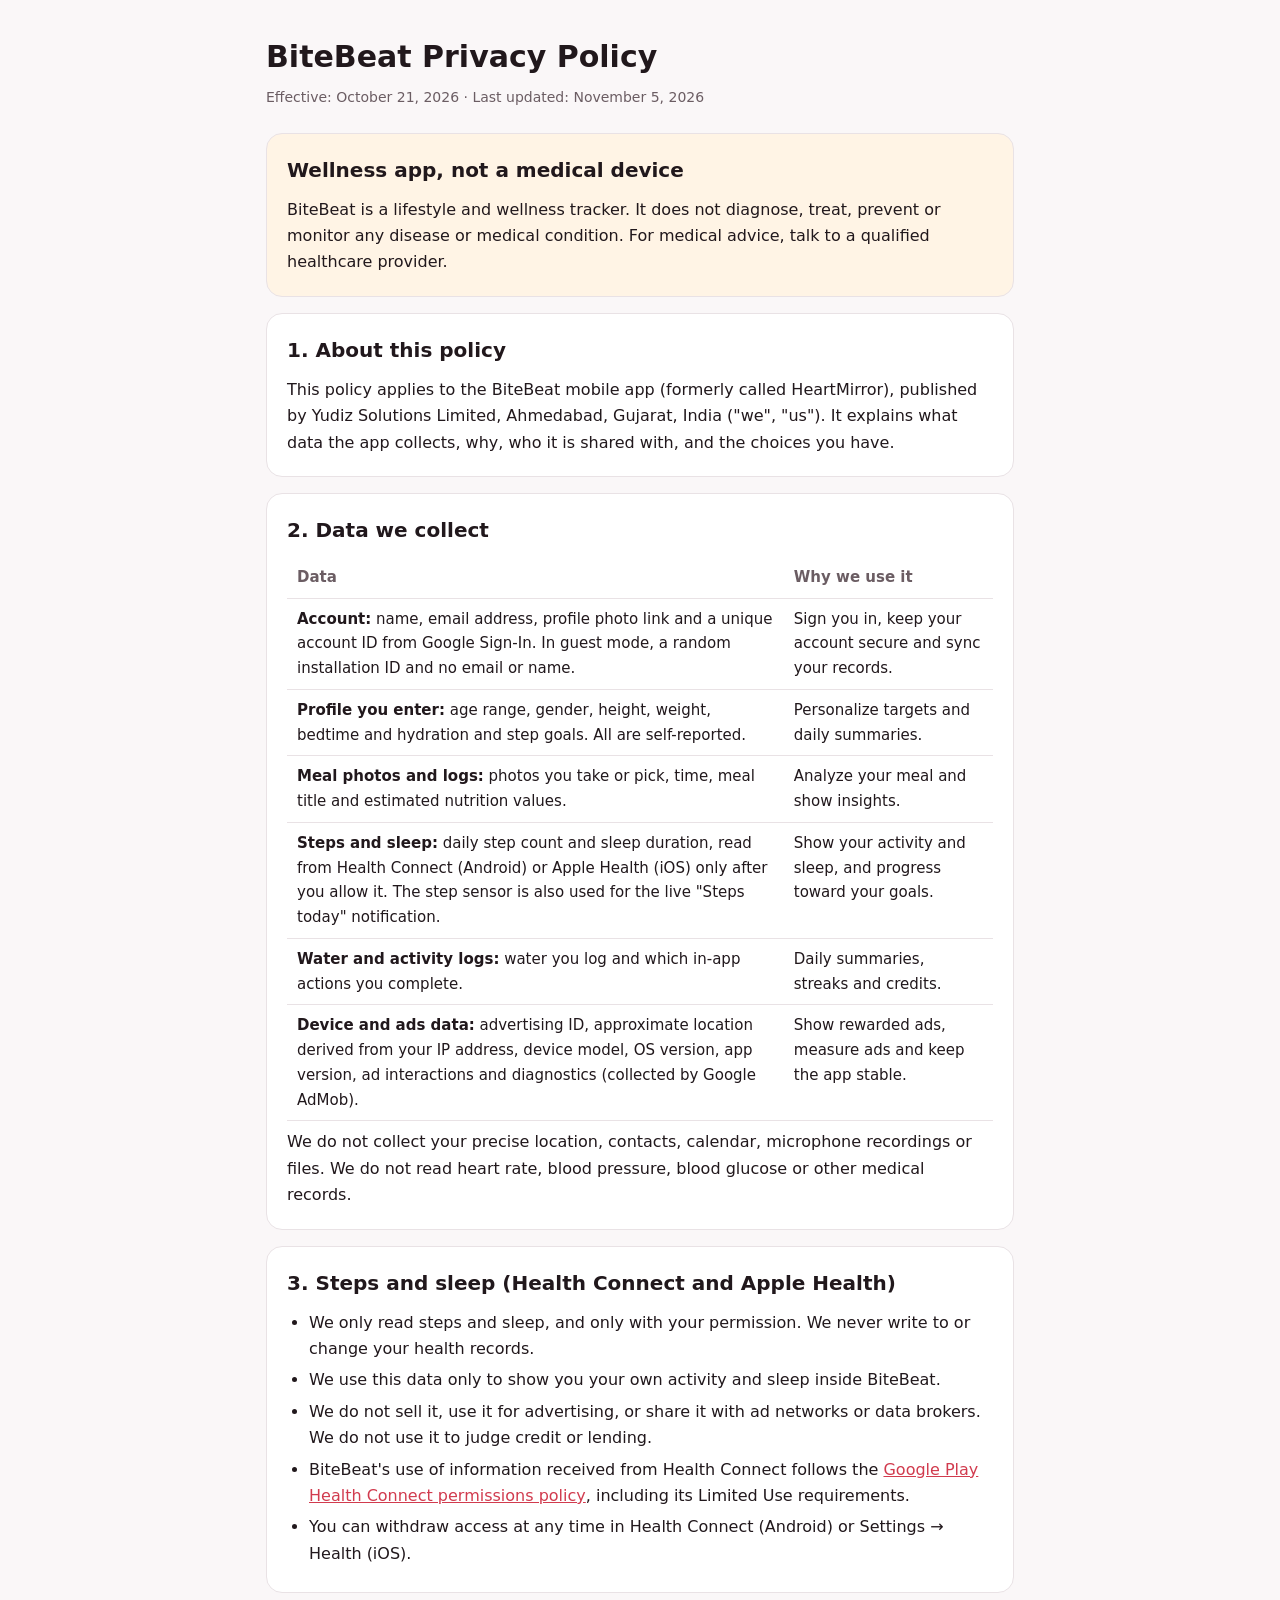
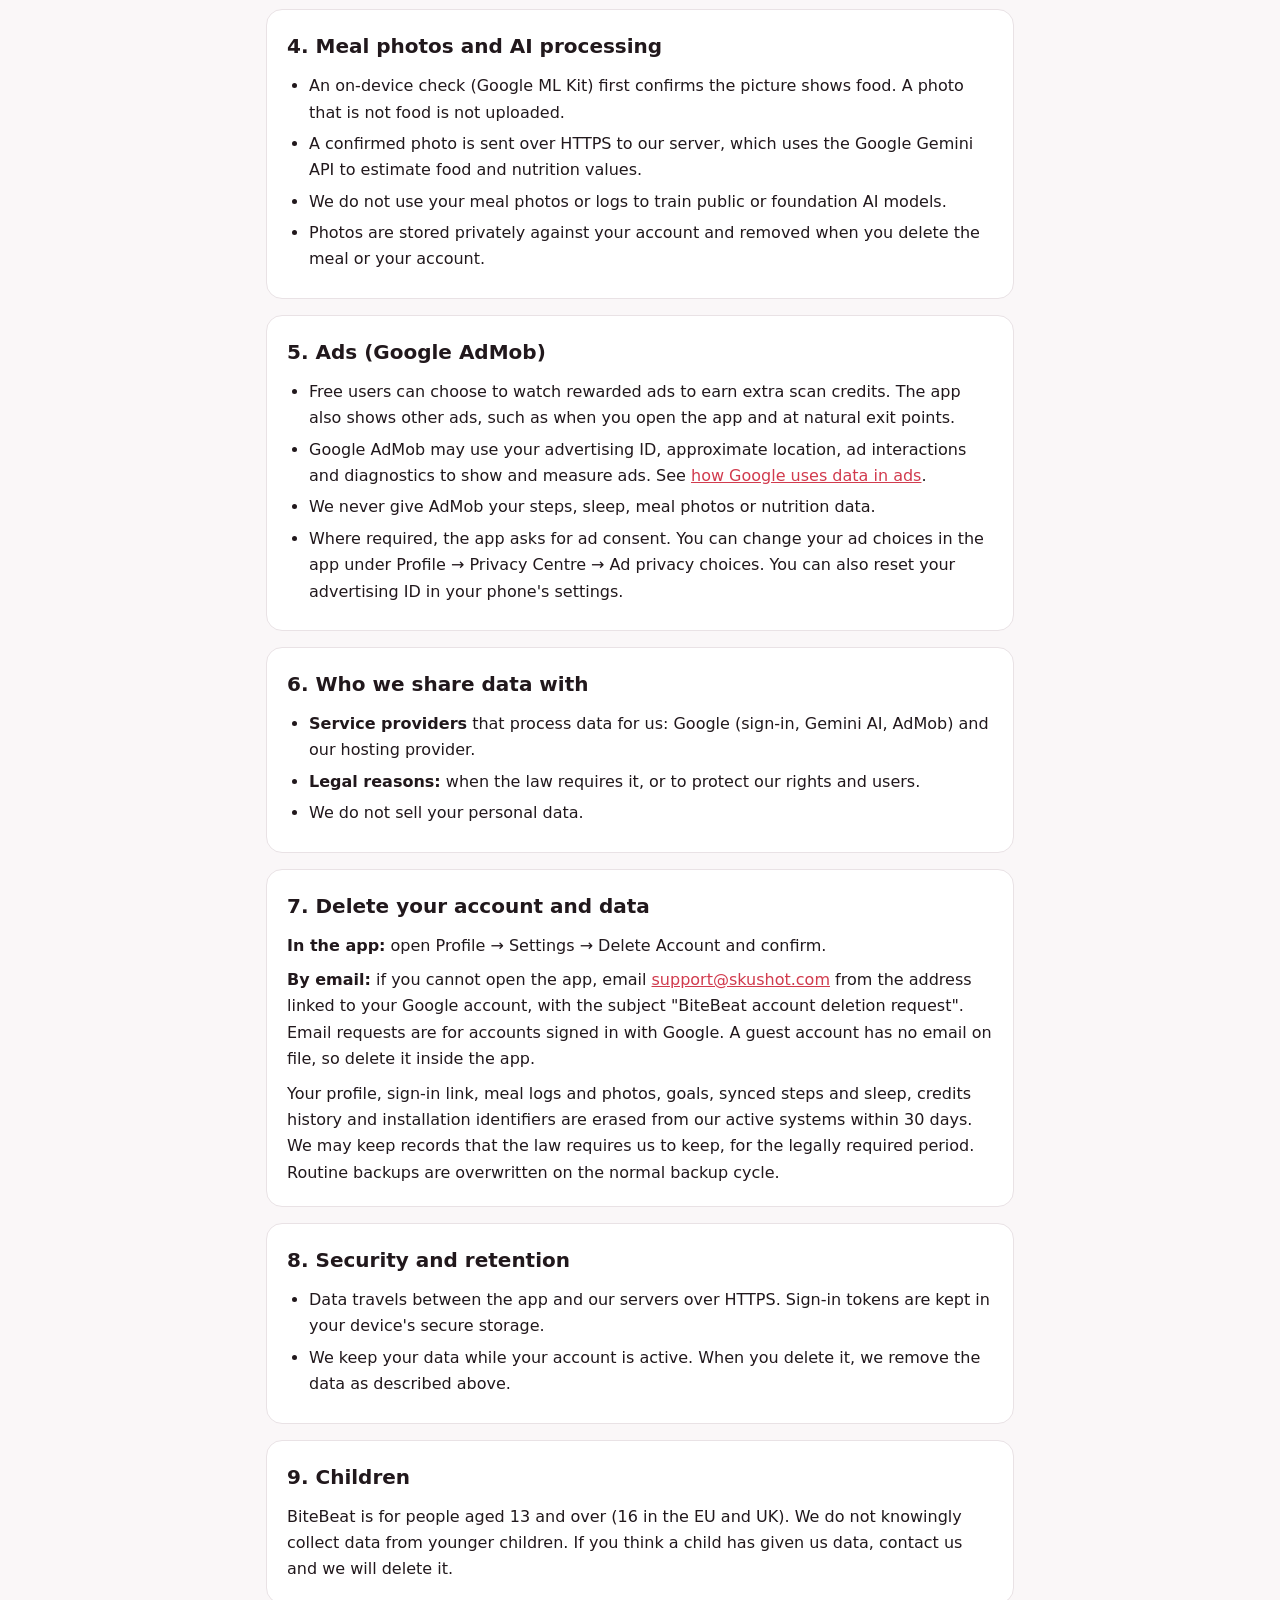
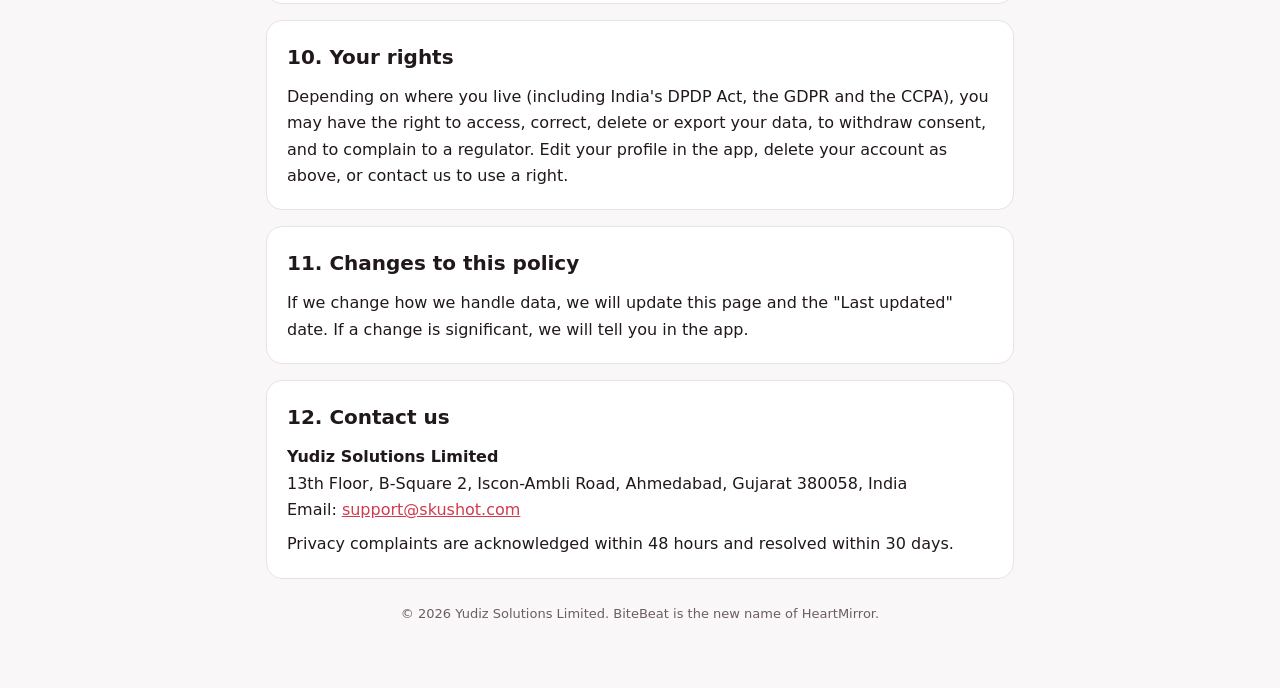
==== index.html @ a79929c0 "Add BiteBeat privacy policy page Co-Authored-By: Claude Sonnet 5.5 <noreply@anthropic.com>" ====
<!doctype html>
<html lang="en">
<head>
  <meta charset="utf-8">
  <meta name="viewport" content="width=device-width, initial-scale=1">
  <title>BiteBeat Privacy Policy</title>
  <meta name="description" content="How BiteBeat collects, uses, shares and protects your data.">
  <style>
    :root { --bg:#faf7f8; --card:#fff; --text:#21181c; --muted:#6b5d63; --accent:#d13b4e; --line:#e9e2e5; --note:#fff4e5; }
    @media (prefers-color-scheme: dark) {
      :root { --bg:#120e11; --card:#1b161a; --text:#f4eef0; --muted:#b9adb3; --accent:#ff7d8c; --line:#30272b; --note:#2a2114; }
    }
    * { box-sizing: border-box; }
    body { margin:0; background:var(--bg); color:var(--text); font:16px/1.65 system-ui,-apple-system,"Segoe UI",Roboto,sans-serif; }
    main { max-width:780px; margin:0 auto; padding:32px 16px 64px; }
    h1 { font-size:30px; margin:0 0 4px; }
    h2 { font-size:20px; margin:0 0 10px; }
    .meta { color:var(--muted); margin:0 0 24px; font-size:14px; }
    section { background:var(--card); border:1px solid var(--line); border-radius:16px; padding:20px; margin:0 0 16px; }
    .note { background:var(--note); }
    ul { margin:8px 0 0; padding-left:22px; }
    li { margin:5px 0; }
    p { margin:8px 0 0; }
    a { color:var(--accent); }
    table { width:100%; border-collapse:collapse; margin-top:8px; font-size:15px; }
    th, td { text-align:left; vertical-align:top; padding:8px 10px; border-bottom:1px solid var(--line); }
    th { color:var(--muted); font-weight:600; }
    footer { color:var(--muted); font-size:13px; text-align:center; margin-top:24px; }
  </style>
</head>
<body>
<main>
  <h1>BiteBeat Privacy Policy</h1>
  <p class="meta">Effective: October 21, 2026 &middot; Last updated: November 5, 2026</p>

  <section class="note">
    <h2>Wellness app, not a medical device</h2>
    <p>BiteBeat is a lifestyle and wellness tracker. It does not diagnose, treat, prevent or monitor any disease or medical condition. For medical advice, talk to a qualified healthcare provider.</p>
  </section>

  <section>
    <h2>1. About this policy</h2>
    <p>This policy applies to the BiteBeat mobile app (formerly called HeartMirror), published by Yudiz Solutions Limited, Ahmedabad, Gujarat, India ("we", "us"). It explains what data the app collects, why, who it is shared with, and the choices you have.</p>
  </section>

  <section>
    <h2>2. Data we collect</h2>
    <table>
      <tr><th>Data</th><th>Why we use it</th></tr>
      <tr><td><strong>Account:</strong> name, email address, profile photo link and a unique account ID from Google Sign-In. In guest mode, a random installation ID and no email or name.</td><td>Sign you in, keep your account secure and sync your records.</td></tr>
      <tr><td><strong>Profile you enter:</strong> age range, gender, height, weight, bedtime and hydration and step goals. All are self-reported.</td><td>Personalize targets and daily summaries.</td></tr>
      <tr><td><strong>Meal photos and logs:</strong> photos you take or pick, time, meal title and estimated nutrition values.</td><td>Analyze your meal and show insights.</td></tr>
      <tr><td><strong>Steps and sleep:</strong> daily step count and sleep duration, read from Health Connect (Android) or Apple Health (iOS) only after you allow it. The step sensor is also used for the live "Steps today" notification.</td><td>Show your activity and sleep, and progress toward your goals.</td></tr>
      <tr><td><strong>Water and activity logs:</strong> water you log and which in-app actions you complete.</td><td>Daily summaries, streaks and credits.</td></tr>
      <tr><td><strong>Device and ads data:</strong> advertising ID, approximate location derived from your IP address, device model, OS version, app version, ad interactions and diagnostics (collected by Google AdMob).</td><td>Show rewarded ads, measure ads and keep the app stable.</td></tr>
    </table>
    <p>We do not collect your precise location, contacts, calendar, microphone recordings or files. We do not read heart rate, blood pressure, blood glucose or other medical records.</p>
  </section>

  <section>
    <h2>3. Steps and sleep (Health Connect and Apple Health)</h2>
    <ul>
      <li>We only read steps and sleep, and only with your permission. We never write to or change your health records.</li>
      <li>We use this data only to show you your own activity and sleep inside BiteBeat.</li>
      <li>We do not sell it, use it for advertising, or share it with ad networks or data brokers. We do not use it to judge credit or lending.</li>
      <li>BiteBeat's use of information received from Health Connect follows the <a href="https://support.google.com/googleplay/android-developer/answer/9888379">Google Play Health Connect permissions policy</a>, including its Limited Use requirements.</li>
      <li>You can withdraw access at any time in Health Connect (Android) or Settings &rarr; Health (iOS).</li>
    </ul>
  </section>

  <section>
    <h2>4. Meal photos and AI processing</h2>
    <ul>
      <li>An on-device check (Google ML Kit) first confirms the picture shows food. A photo that is not food is not uploaded.</li>
      <li>A confirmed photo is sent over HTTPS to our server, which uses the Google Gemini API to estimate food and nutrition values.</li>
      <li>We do not use your meal photos or logs to train public or foundation AI models.</li>
      <li>Photos are stored privately against your account and removed when you delete the meal or your account.</li>
    </ul>
  </section>

  <section>
    <h2>5. Ads (Google AdMob)</h2>
    <ul>
      <li>Free users can choose to watch rewarded ads to earn extra scan credits. The app also shows other ads, such as when you open the app and at natural exit points.</li>
      <li>Google AdMob may use your advertising ID, approximate location, ad interactions and diagnostics to show and measure ads. See <a href="https://policies.google.com/technologies/ads">how Google uses data in ads</a>.</li>
      <li>We never give AdMob your steps, sleep, meal photos or nutrition data.</li>
      <li>Where required, the app asks for ad consent. You can change your ad choices in the app under Profile &rarr; Privacy Centre &rarr; Ad privacy choices. You can also reset your advertising ID in your phone's settings.</li>
    </ul>
  </section>

  <section>
    <h2>6. Who we share data with</h2>
    <ul>
      <li><strong>Service providers</strong> that process data for us: Google (sign-in, Gemini AI, AdMob) and our hosting provider.</li>
      <li><strong>Legal reasons:</strong> when the law requires it, or to protect our rights and users.</li>
      <li>We do not sell your personal data.</li>
    </ul>
  </section>

  <section>
    <h2>7. Delete your account and data</h2>
    <p><strong>In the app:</strong> open Profile &rarr; Settings &rarr; Delete Account and confirm.</p>
    <p><strong>By email:</strong> if you cannot open the app, email <a href="mailto:support@skushot.com?subject=BiteBeat%20account%20deletion%20request">support@skushot.com</a> from the address linked to your Google account, with the subject "BiteBeat account deletion request". Email requests are for accounts signed in with Google. A guest account has no email on file, so delete it inside the app.</p>
    <p>Your profile, sign-in link, meal logs and photos, goals, synced steps and sleep, credits history and installation identifiers are erased from our active systems within 30 days. We may keep records that the law requires us to keep, for the legally required period. Routine backups are overwritten on the normal backup cycle.</p>
  </section>

  <section>
    <h2>8. Security and retention</h2>
    <ul>
      <li>Data travels between the app and our servers over HTTPS. Sign-in tokens are kept in your device's secure storage.</li>
      <li>We keep your data while your account is active. When you delete it, we remove the data as described above.</li>
    </ul>
  </section>

  <section>
    <h2>9. Children</h2>
    <p>BiteBeat is for people aged 13 and over (16 in the EU and UK). We do not knowingly collect data from younger children. If you think a child has given us data, contact us and we will delete it.</p>
  </section>

  <section>
    <h2>10. Your rights</h2>
    <p>Depending on where you live (including India's DPDP Act, the GDPR and the CCPA), you may have the right to access, correct, delete or export your data, to withdraw consent, and to complain to a regulator. Edit your profile in the app, delete your account as above, or contact us to use a right.</p>
  </section>

  <section>
    <h2>11. Changes to this policy</h2>
    <p>If we change how we handle data, we will update this page and the "Last updated" date. If a change is significant, we will tell you in the app.</p>
  </section>

  <section>
    <h2>12. Contact us</h2>
    <p><strong>Yudiz Solutions Limited</strong><br>
    13th Floor, B-Square 2, Iscon-Ambli Road, Ahmedabad, Gujarat 380058, India<br>
    Email: <a href="mailto:support@skushot.com">support@skushot.com</a></p>
    <p>Privacy complaints are acknowledged within 48 hours and resolved within 30 days.</p>
  </section>

  <footer>&copy; 2026 Yudiz Solutions Limited. BiteBeat is the new name of HeartMirror.</footer>
</main>
</body>
</html>
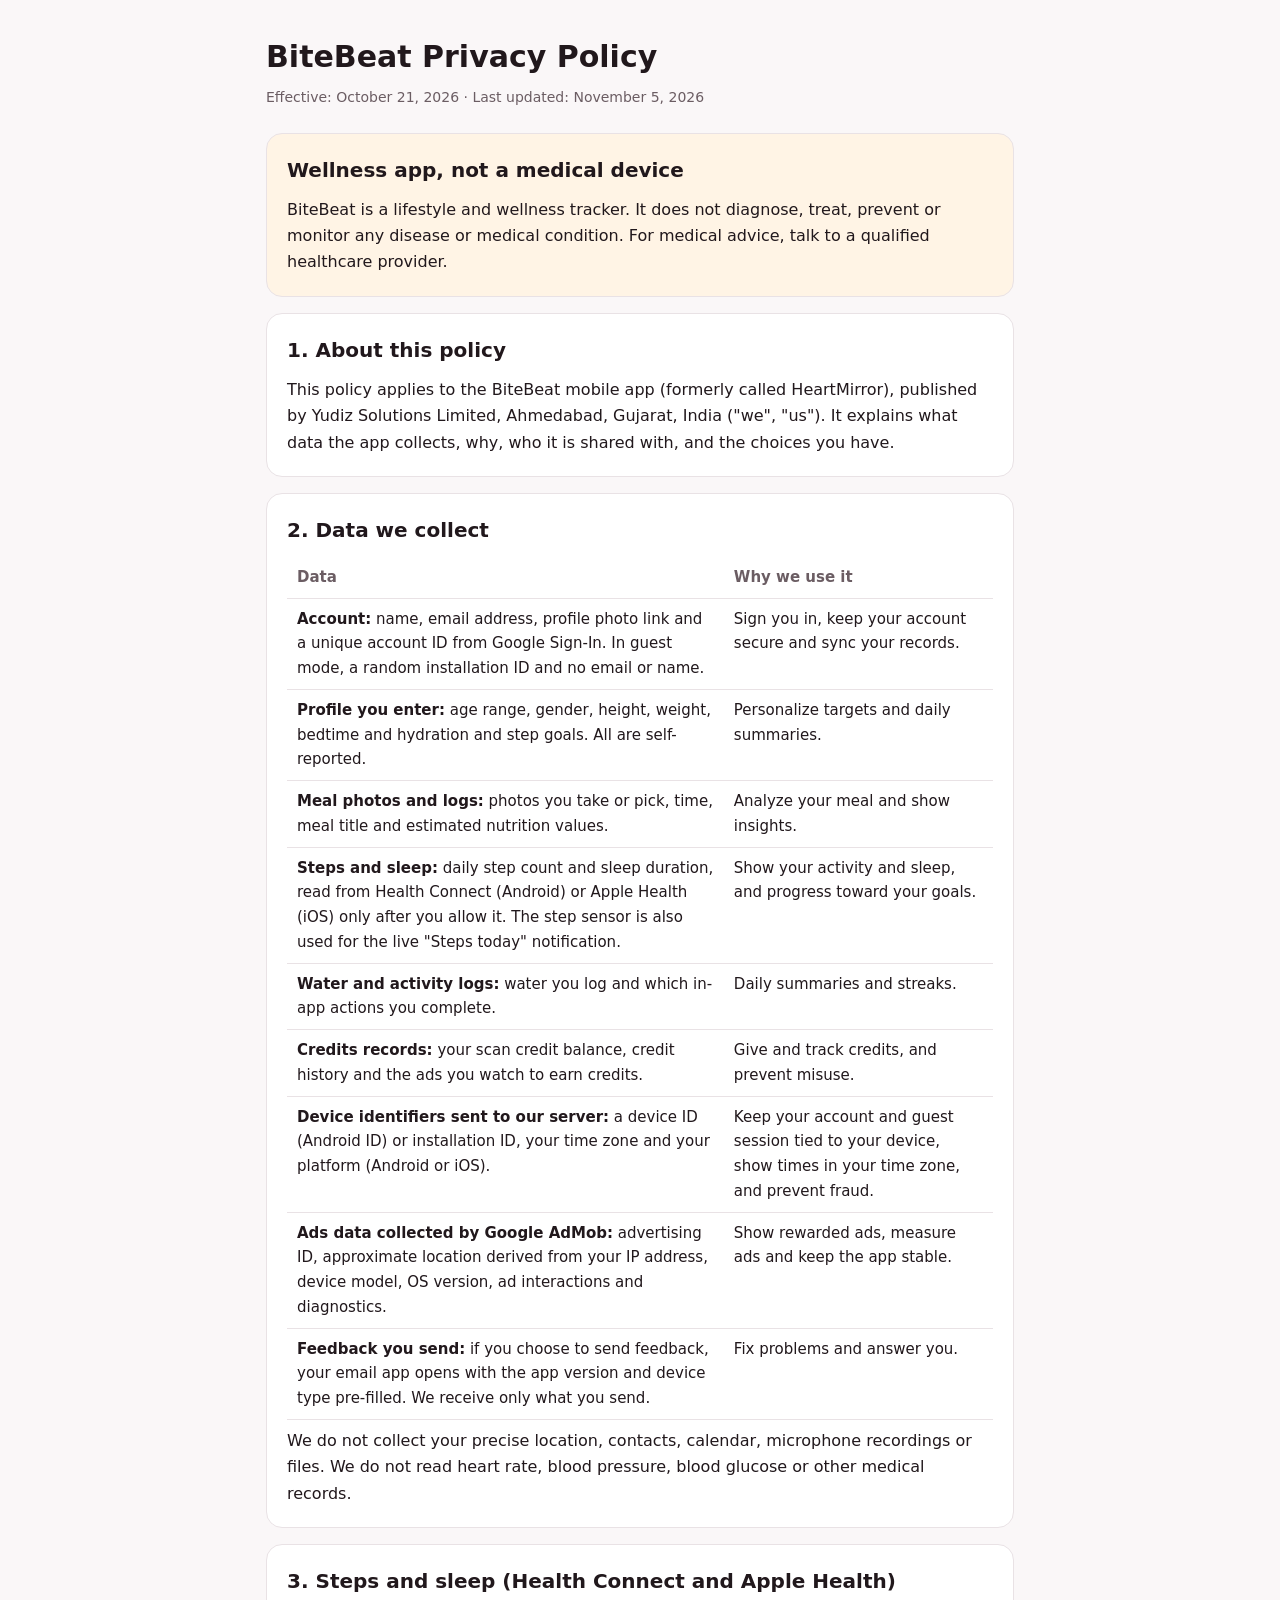
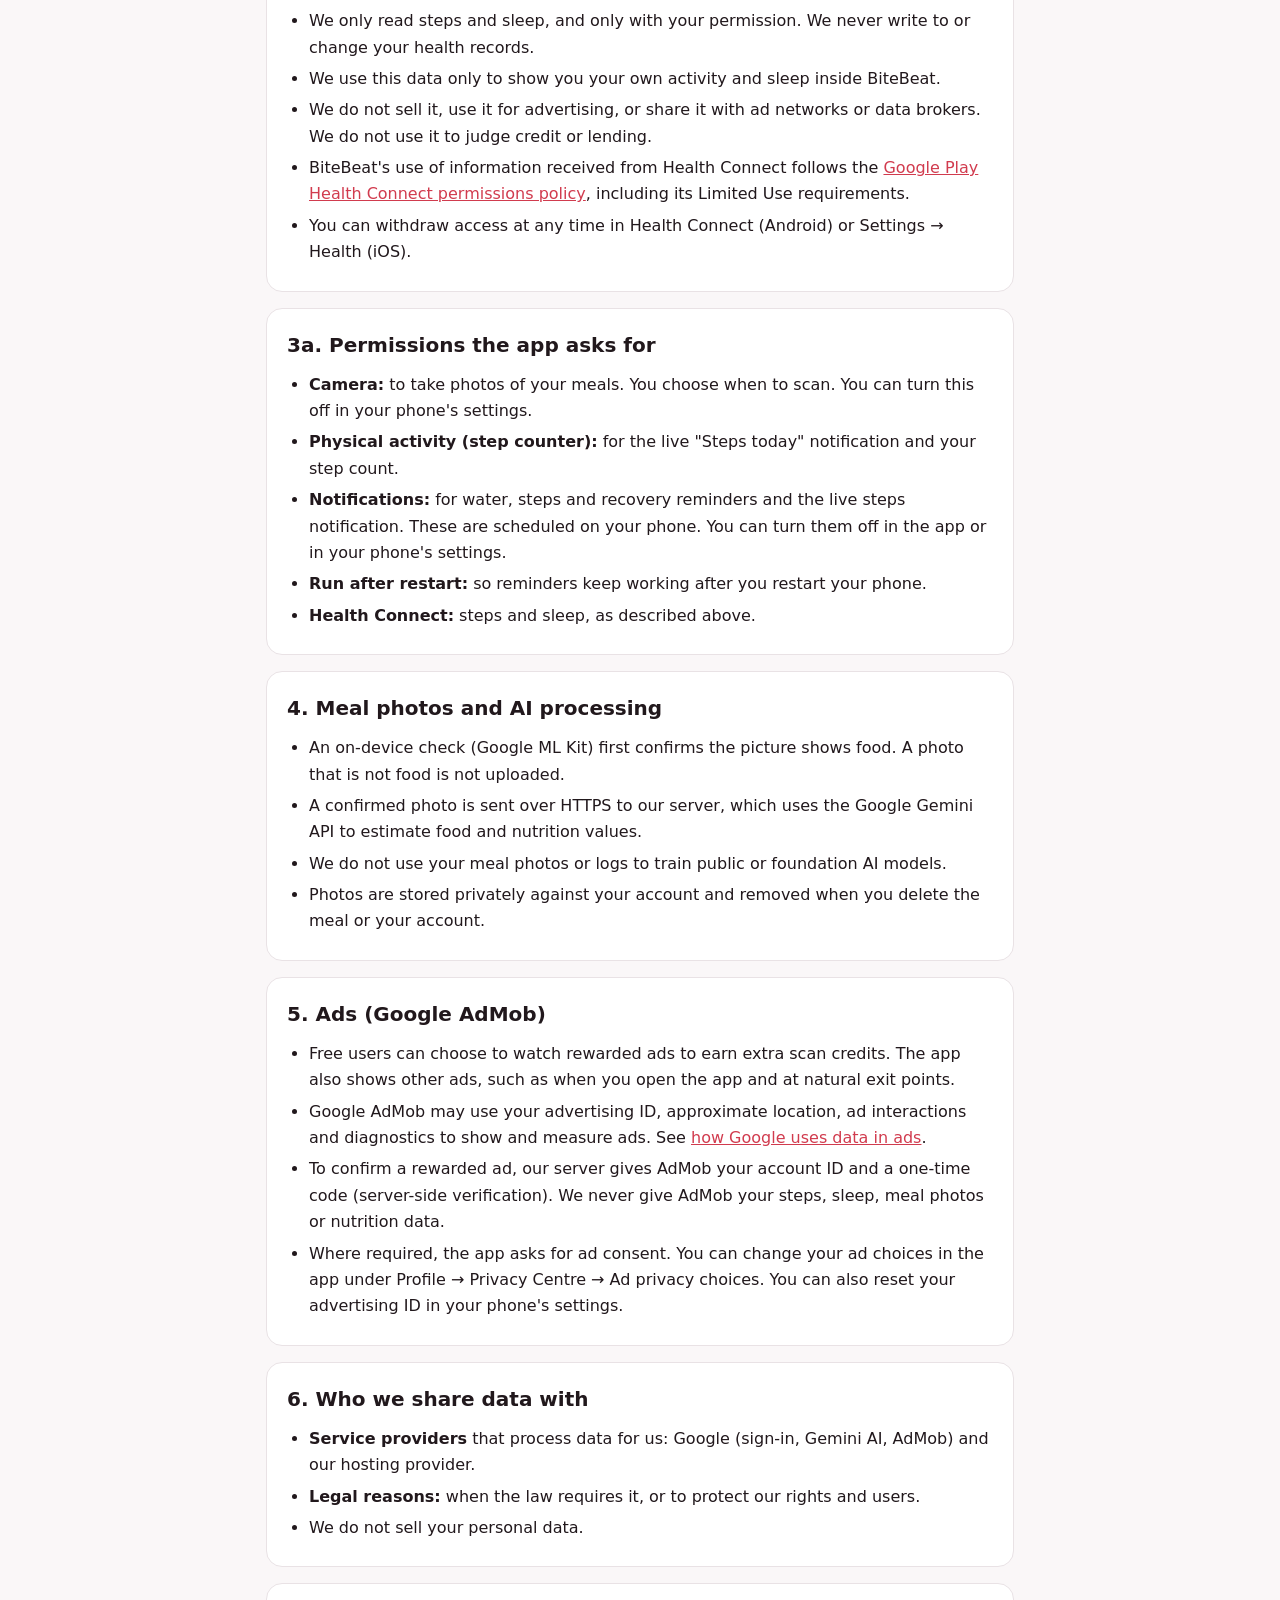
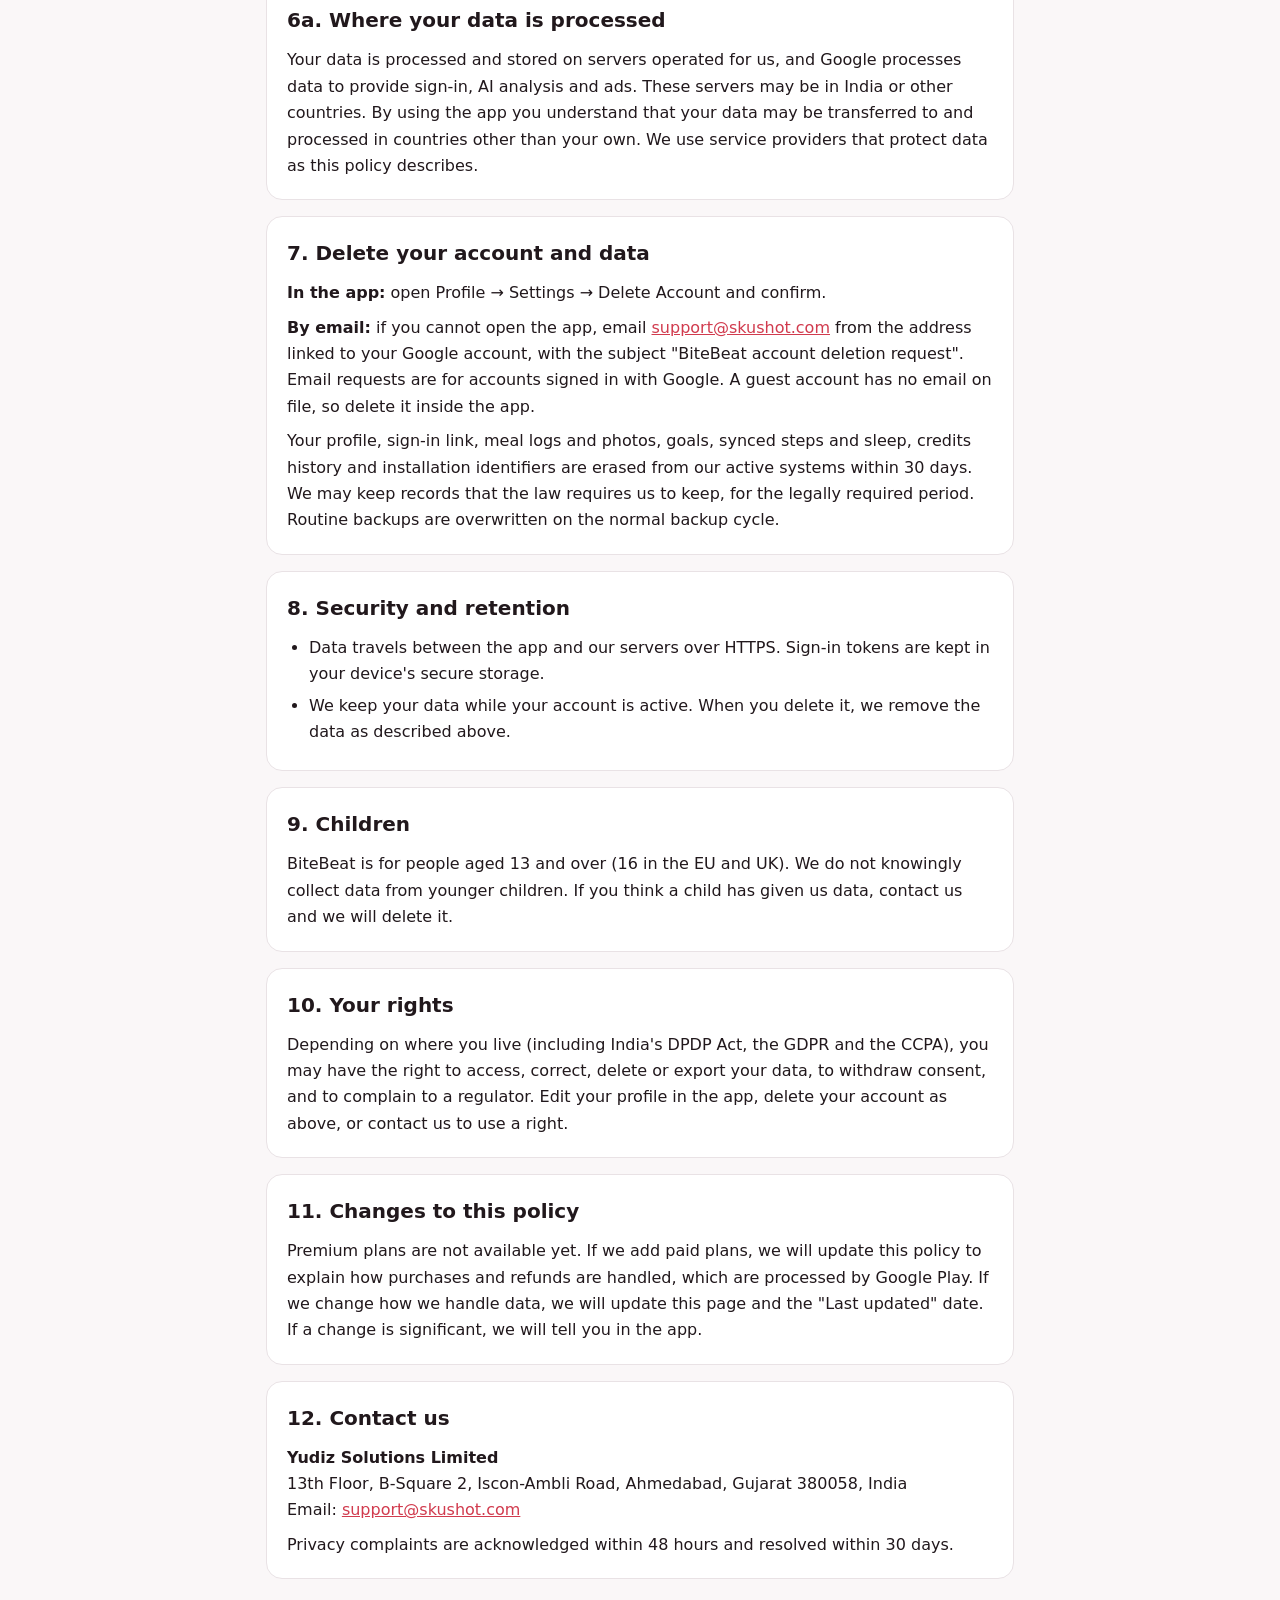
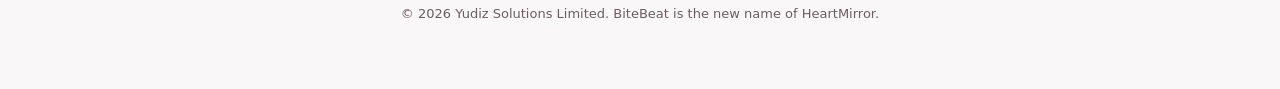
==== commit 648e9184: "Privacy policy: add device IDs, credits, permissions, AdMob reward verification, feedback, data loca" ====
--- a/index.html
+++ b/index.html
@@ -51,8 +51,11 @@
       <tr><td><strong>Profile you enter:</strong> age range, gender, height, weight, bedtime and hydration and step goals. All are self-reported.</td><td>Personalize targets and daily summaries.</td></tr>
       <tr><td><strong>Meal photos and logs:</strong> photos you take or pick, time, meal title and estimated nutrition values.</td><td>Analyze your meal and show insights.</td></tr>
       <tr><td><strong>Steps and sleep:</strong> daily step count and sleep duration, read from Health Connect (Android) or Apple Health (iOS) only after you allow it. The step sensor is also used for the live "Steps today" notification.</td><td>Show your activity and sleep, and progress toward your goals.</td></tr>
-      <tr><td><strong>Water and activity logs:</strong> water you log and which in-app actions you complete.</td><td>Daily summaries, streaks and credits.</td></tr>
-      <tr><td><strong>Device and ads data:</strong> advertising ID, approximate location derived from your IP address, device model, OS version, app version, ad interactions and diagnostics (collected by Google AdMob).</td><td>Show rewarded ads, measure ads and keep the app stable.</td></tr>
+      <tr><td><strong>Water and activity logs:</strong> water you log and which in-app actions you complete.</td><td>Daily summaries and streaks.</td></tr>
+      <tr><td><strong>Credits records:</strong> your scan credit balance, credit history and the ads you watch to earn credits.</td><td>Give and track credits, and prevent misuse.</td></tr>
+      <tr><td><strong>Device identifiers sent to our server:</strong> a device ID (Android ID) or installation ID, your time zone and your platform (Android or iOS).</td><td>Keep your account and guest session tied to your device, show times in your time zone, and prevent fraud.</td></tr>
+      <tr><td><strong>Ads data collected by Google AdMob:</strong> advertising ID, approximate location derived from your IP address, device model, OS version, ad interactions and diagnostics.</td><td>Show rewarded ads, measure ads and keep the app stable.</td></tr>
+      <tr><td><strong>Feedback you send:</strong> if you choose to send feedback, your email app opens with the app version and device type pre-filled. We receive only what you send.</td><td>Fix problems and answer you.</td></tr>
     </table>
     <p>We do not collect your precise location, contacts, calendar, microphone recordings or files. We do not read heart rate, blood pressure, blood glucose or other medical records.</p>
   </section>
@@ -65,6 +68,17 @@
       <li>We do not sell it, use it for advertising, or share it with ad networks or data brokers. We do not use it to judge credit or lending.</li>
       <li>BiteBeat's use of information received from Health Connect follows the <a href="https://support.google.com/googleplay/android-developer/answer/9888379">Google Play Health Connect permissions policy</a>, including its Limited Use requirements.</li>
       <li>You can withdraw access at any time in Health Connect (Android) or Settings &rarr; Health (iOS).</li>
+    </ul>
+  </section>
+
+  <section>
+    <h2>3a. Permissions the app asks for</h2>
+    <ul>
+      <li><strong>Camera:</strong> to take photos of your meals. You choose when to scan. You can turn this off in your phone's settings.</li>
+      <li><strong>Physical activity (step counter):</strong> for the live "Steps today" notification and your step count.</li>
+      <li><strong>Notifications:</strong> for water, steps and recovery reminders and the live steps notification. These are scheduled on your phone. You can turn them off in the app or in your phone's settings.</li>
+      <li><strong>Run after restart:</strong> so reminders keep working after you restart your phone.</li>
+      <li><strong>Health Connect:</strong> steps and sleep, as described above.</li>
     </ul>
   </section>
 
@@ -83,7 +97,7 @@
     <ul>
       <li>Free users can choose to watch rewarded ads to earn extra scan credits. The app also shows other ads, such as when you open the app and at natural exit points.</li>
       <li>Google AdMob may use your advertising ID, approximate location, ad interactions and diagnostics to show and measure ads. See <a href="https://policies.google.com/technologies/ads">how Google uses data in ads</a>.</li>
-      <li>We never give AdMob your steps, sleep, meal photos or nutrition data.</li>
+      <li>To confirm a rewarded ad, our server gives AdMob your account ID and a one-time code (server-side verification). We never give AdMob your steps, sleep, meal photos or nutrition data.</li>
       <li>Where required, the app asks for ad consent. You can change your ad choices in the app under Profile &rarr; Privacy Centre &rarr; Ad privacy choices. You can also reset your advertising ID in your phone's settings.</li>
     </ul>
   </section>
@@ -95,6 +109,11 @@
       <li><strong>Legal reasons:</strong> when the law requires it, or to protect our rights and users.</li>
       <li>We do not sell your personal data.</li>
     </ul>
+  </section>
+
+  <section>
+    <h2>6a. Where your data is processed</h2>
+    <p>Your data is processed and stored on servers operated for us, and Google processes data to provide sign-in, AI analysis and ads. These servers may be in India or other countries. By using the app you understand that your data may be transferred to and processed in countries other than your own. We use service providers that protect data as this policy describes.</p>
   </section>
 
   <section>
@@ -124,7 +143,7 @@
 
   <section>
     <h2>11. Changes to this policy</h2>
-    <p>If we change how we handle data, we will update this page and the "Last updated" date. If a change is significant, we will tell you in the app.</p>
+    <p>Premium plans are not available yet. If we add paid plans, we will update this policy to explain how purchases and refunds are handled, which are processed by Google Play. If we change how we handle data, we will update this page and the "Last updated" date. If a change is significant, we will tell you in the app.</p>
   </section>
 
   <section>
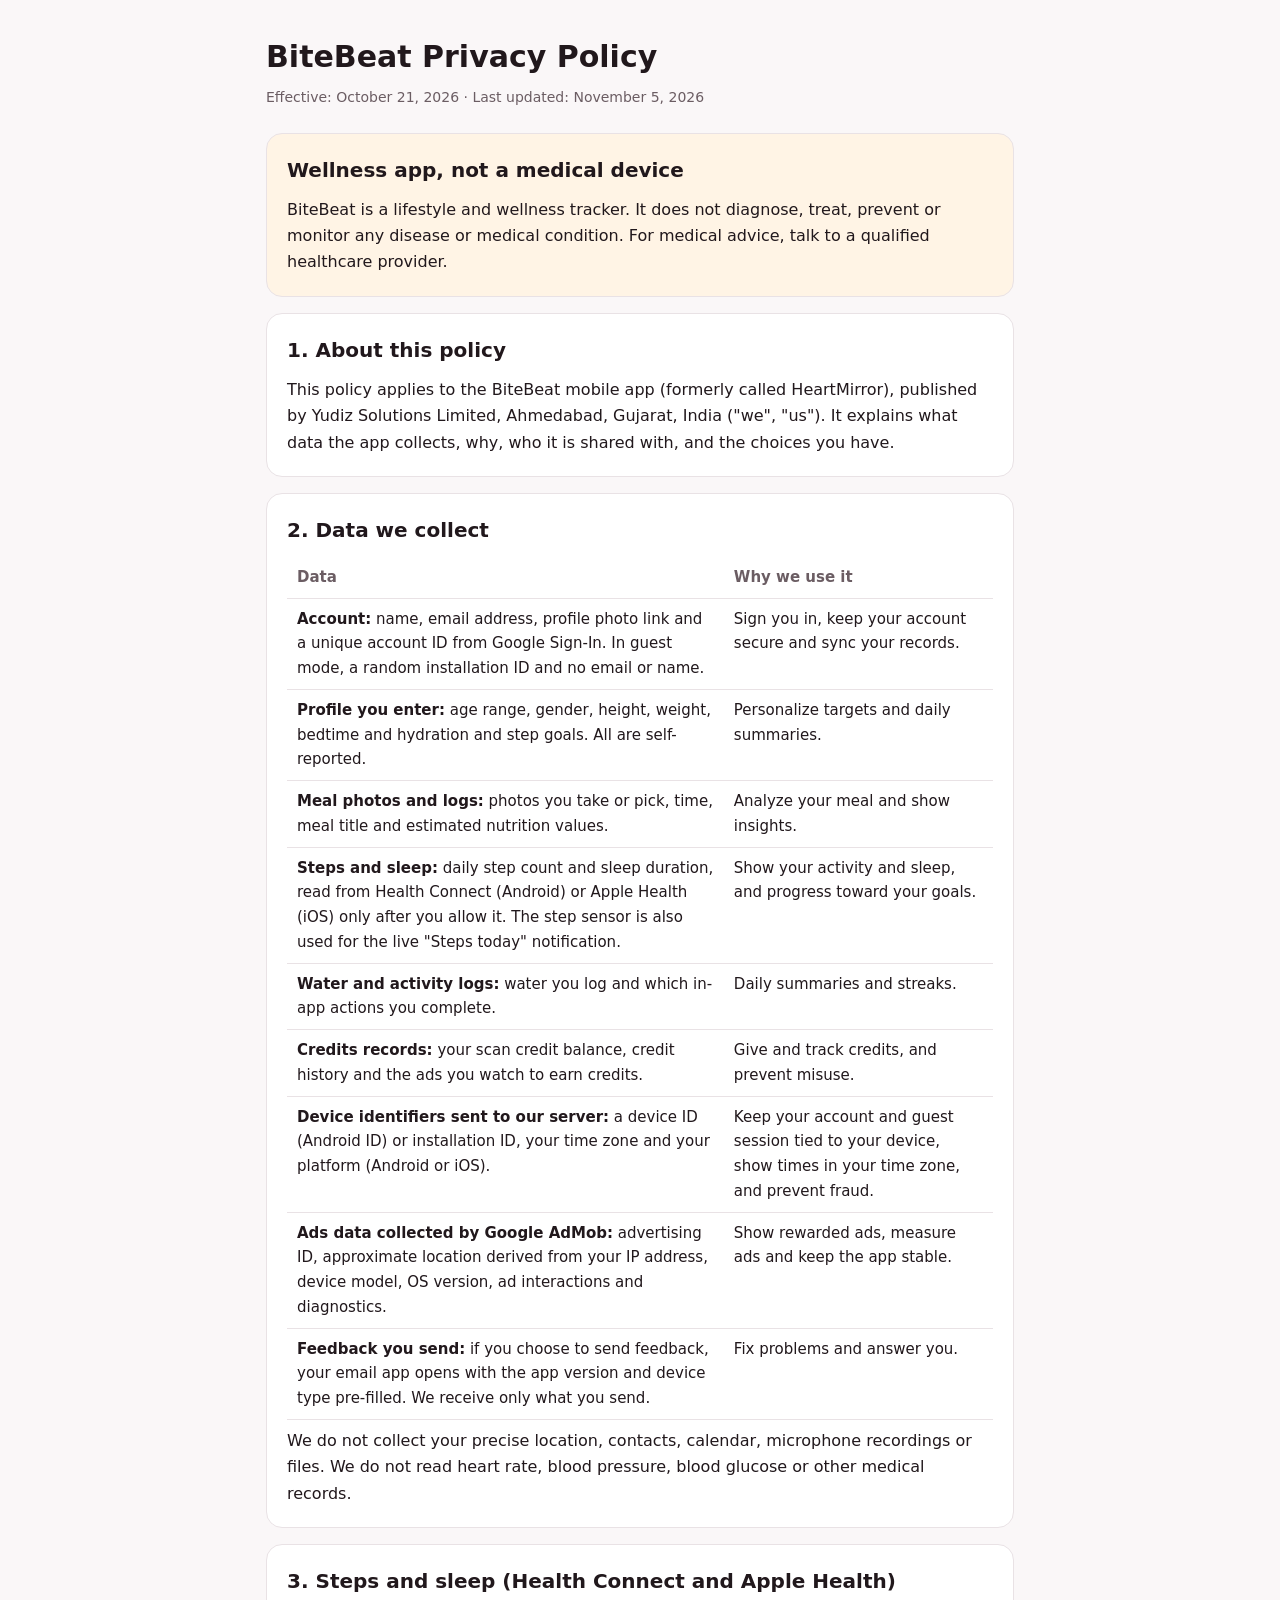
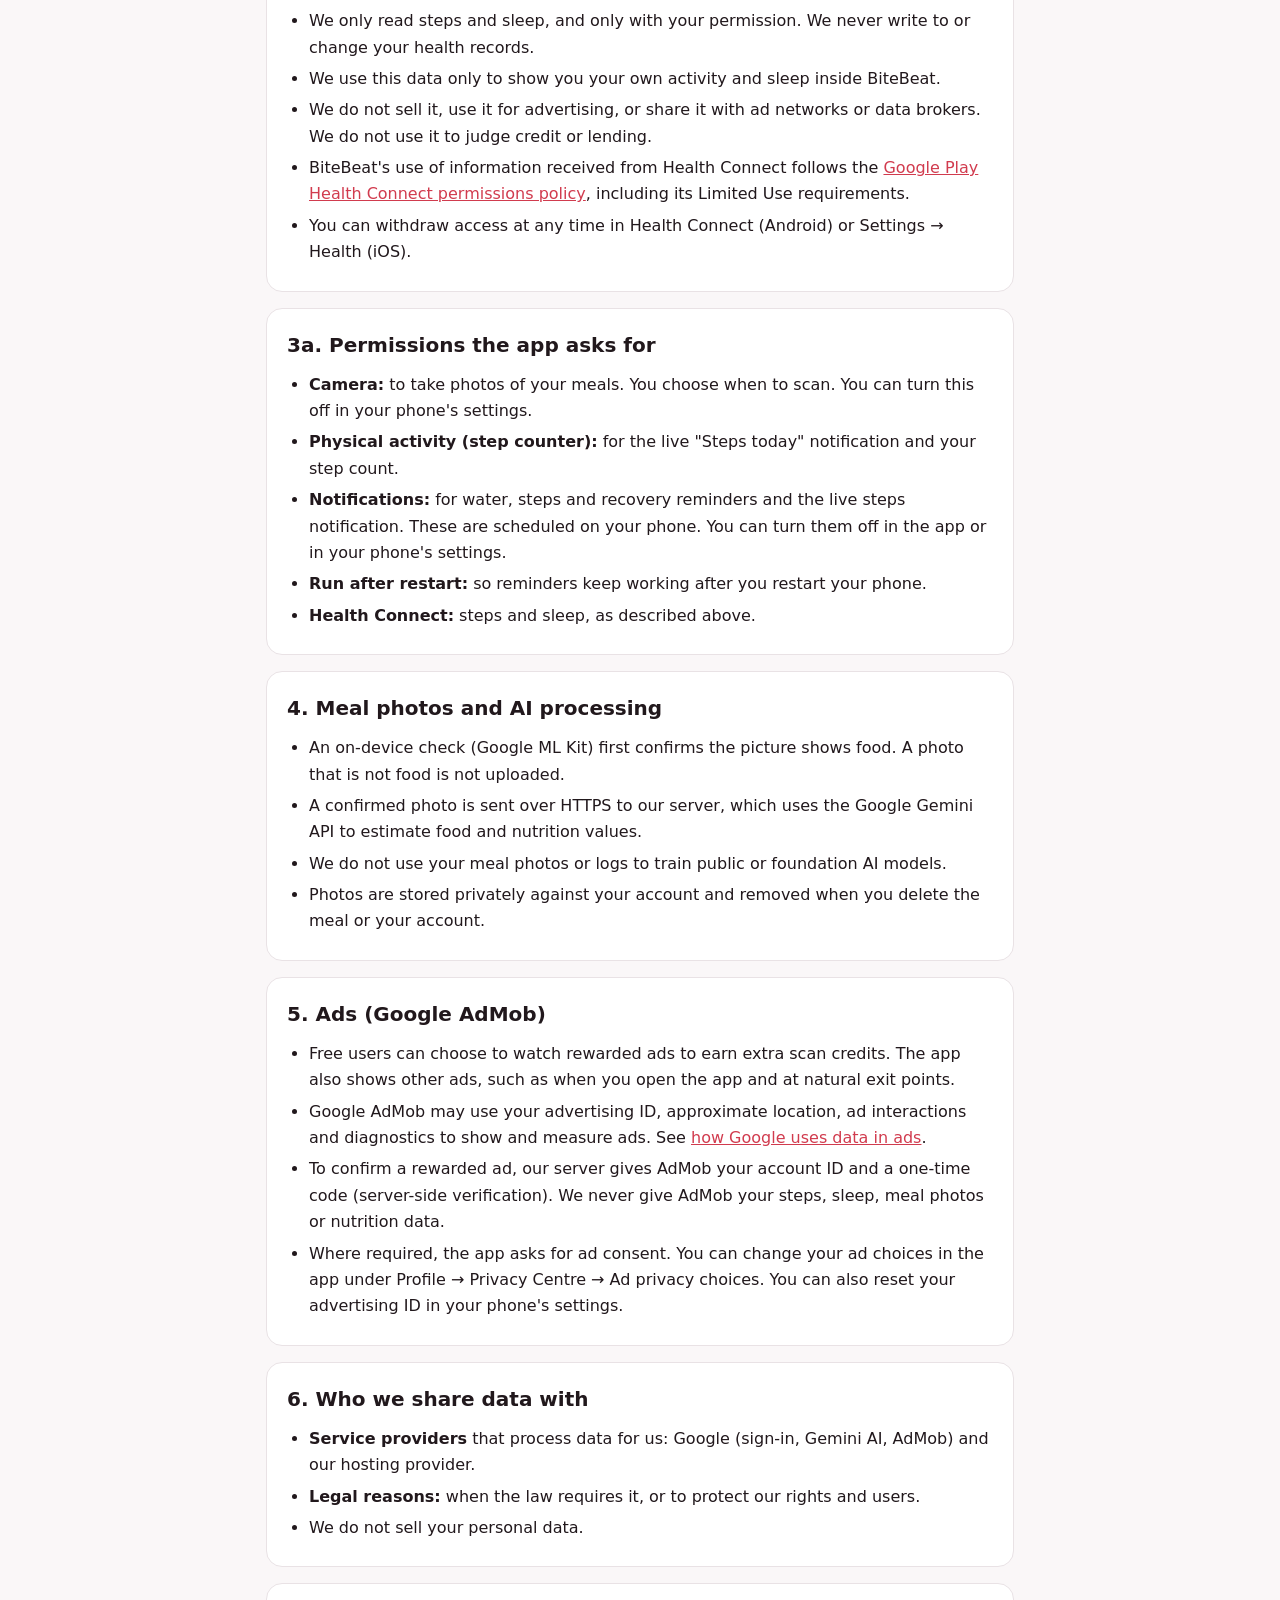
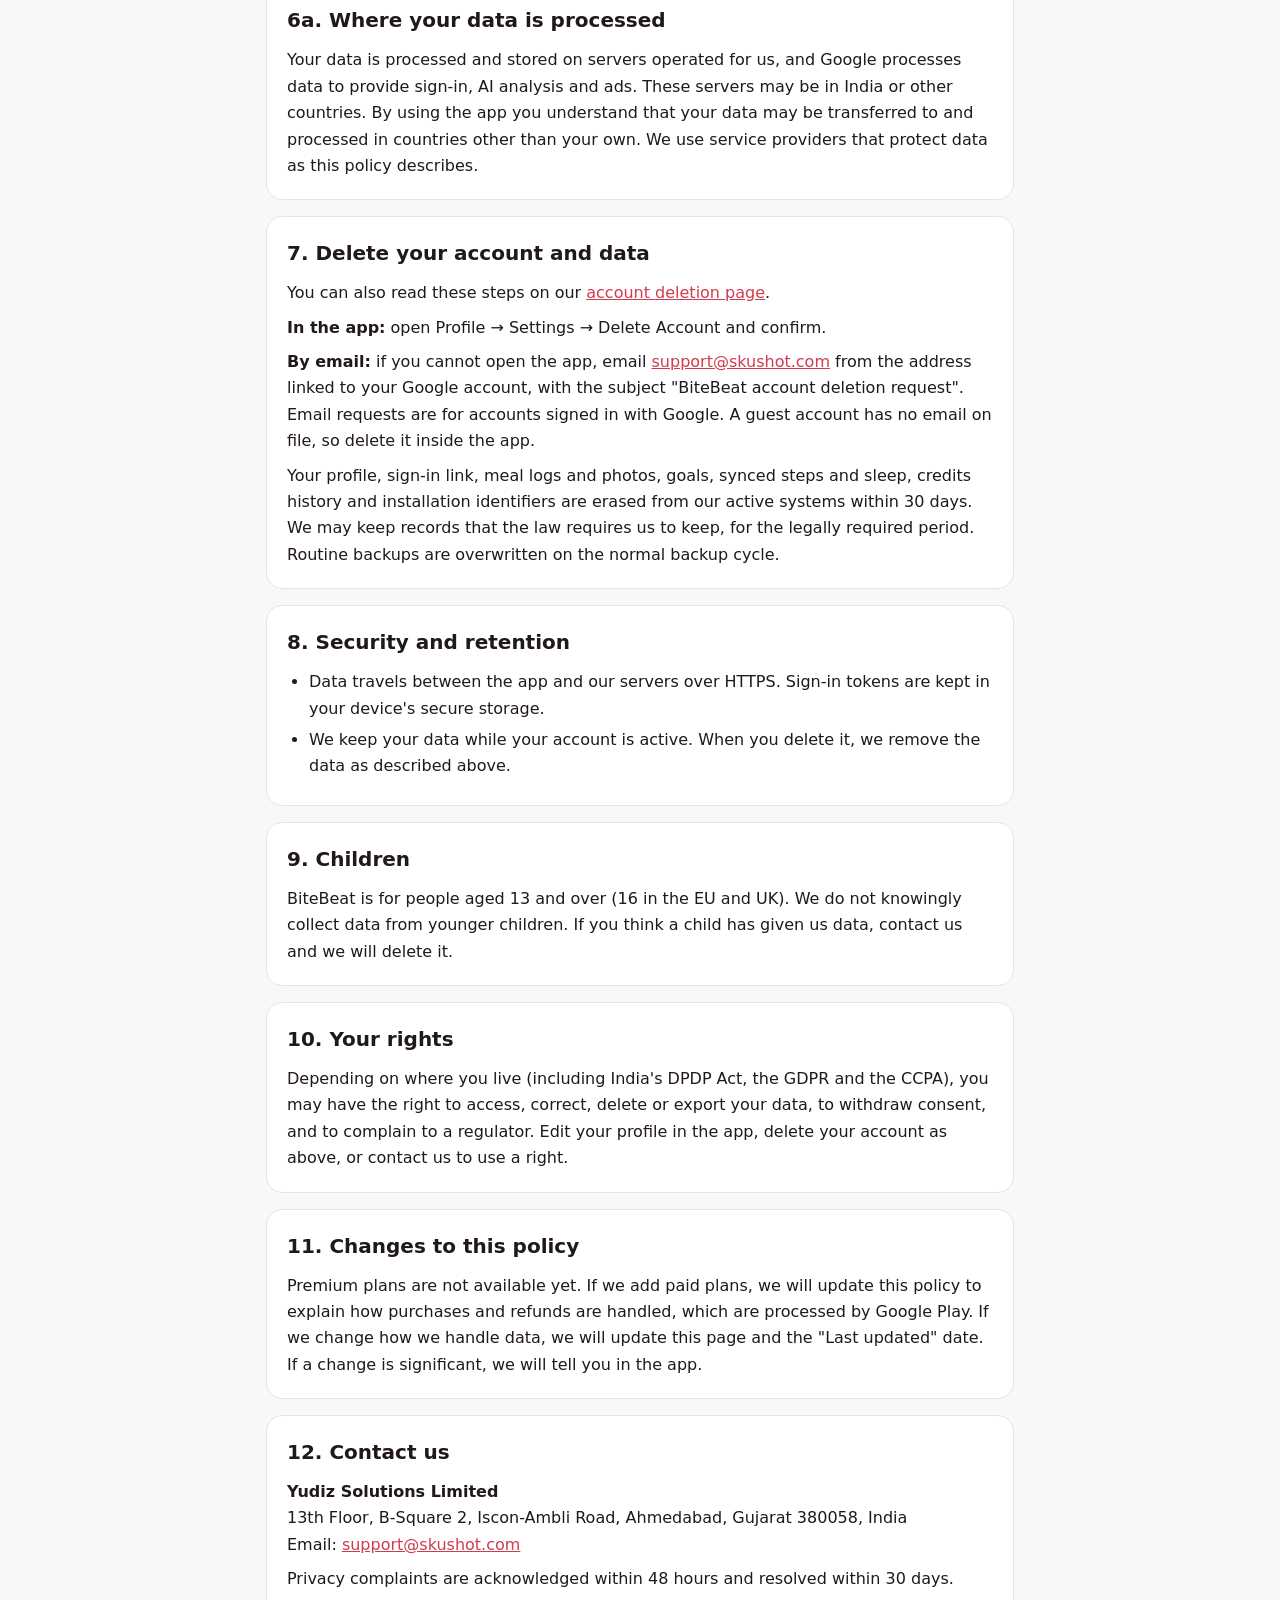
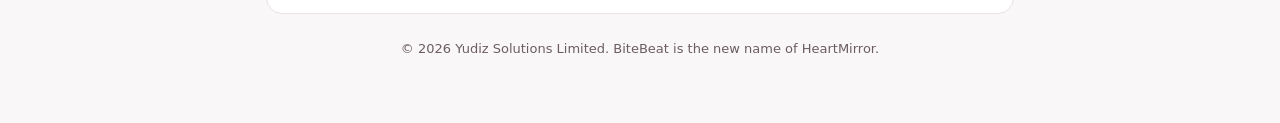
==== commit 4c6e8a92: "Add BiteBeat account deletion page and link it from the policy Co-Authored-By: Claude Sonnet 5.5 <no" ====
--- a/index.html
+++ b/index.html
@@ -118,6 +118,7 @@
 
   <section>
     <h2>7. Delete your account and data</h2>
+    <p>You can also read these steps on our <a href="https://manavpatelr.github.io/bitebeat-privacy/delete-account/">account deletion page</a>.</p>
     <p><strong>In the app:</strong> open Profile &rarr; Settings &rarr; Delete Account and confirm.</p>
     <p><strong>By email:</strong> if you cannot open the app, email <a href="mailto:support@skushot.com?subject=BiteBeat%20account%20deletion%20request">support@skushot.com</a> from the address linked to your Google account, with the subject "BiteBeat account deletion request". Email requests are for accounts signed in with Google. A guest account has no email on file, so delete it inside the app.</p>
     <p>Your profile, sign-in link, meal logs and photos, goals, synced steps and sleep, credits history and installation identifiers are erased from our active systems within 30 days. We may keep records that the law requires us to keep, for the legally required period. Routine backups are overwritten on the normal backup cycle.</p>
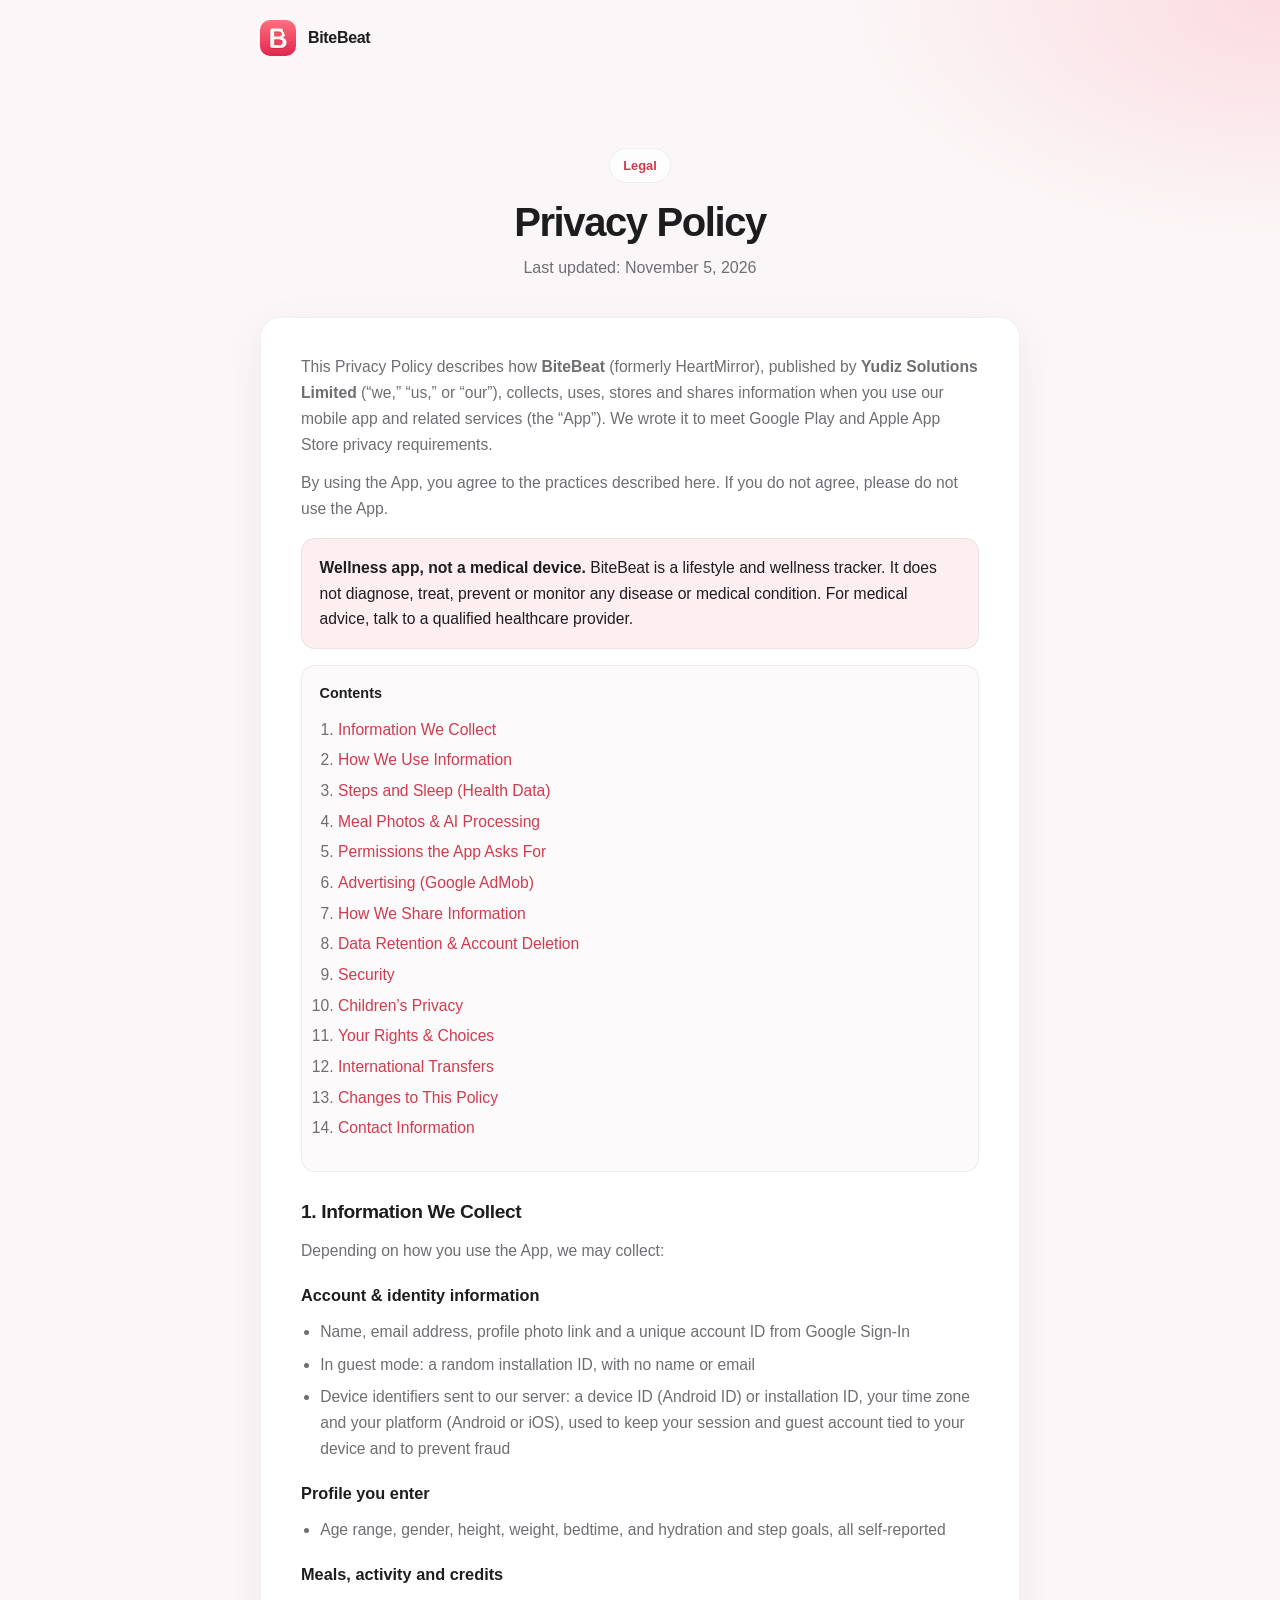
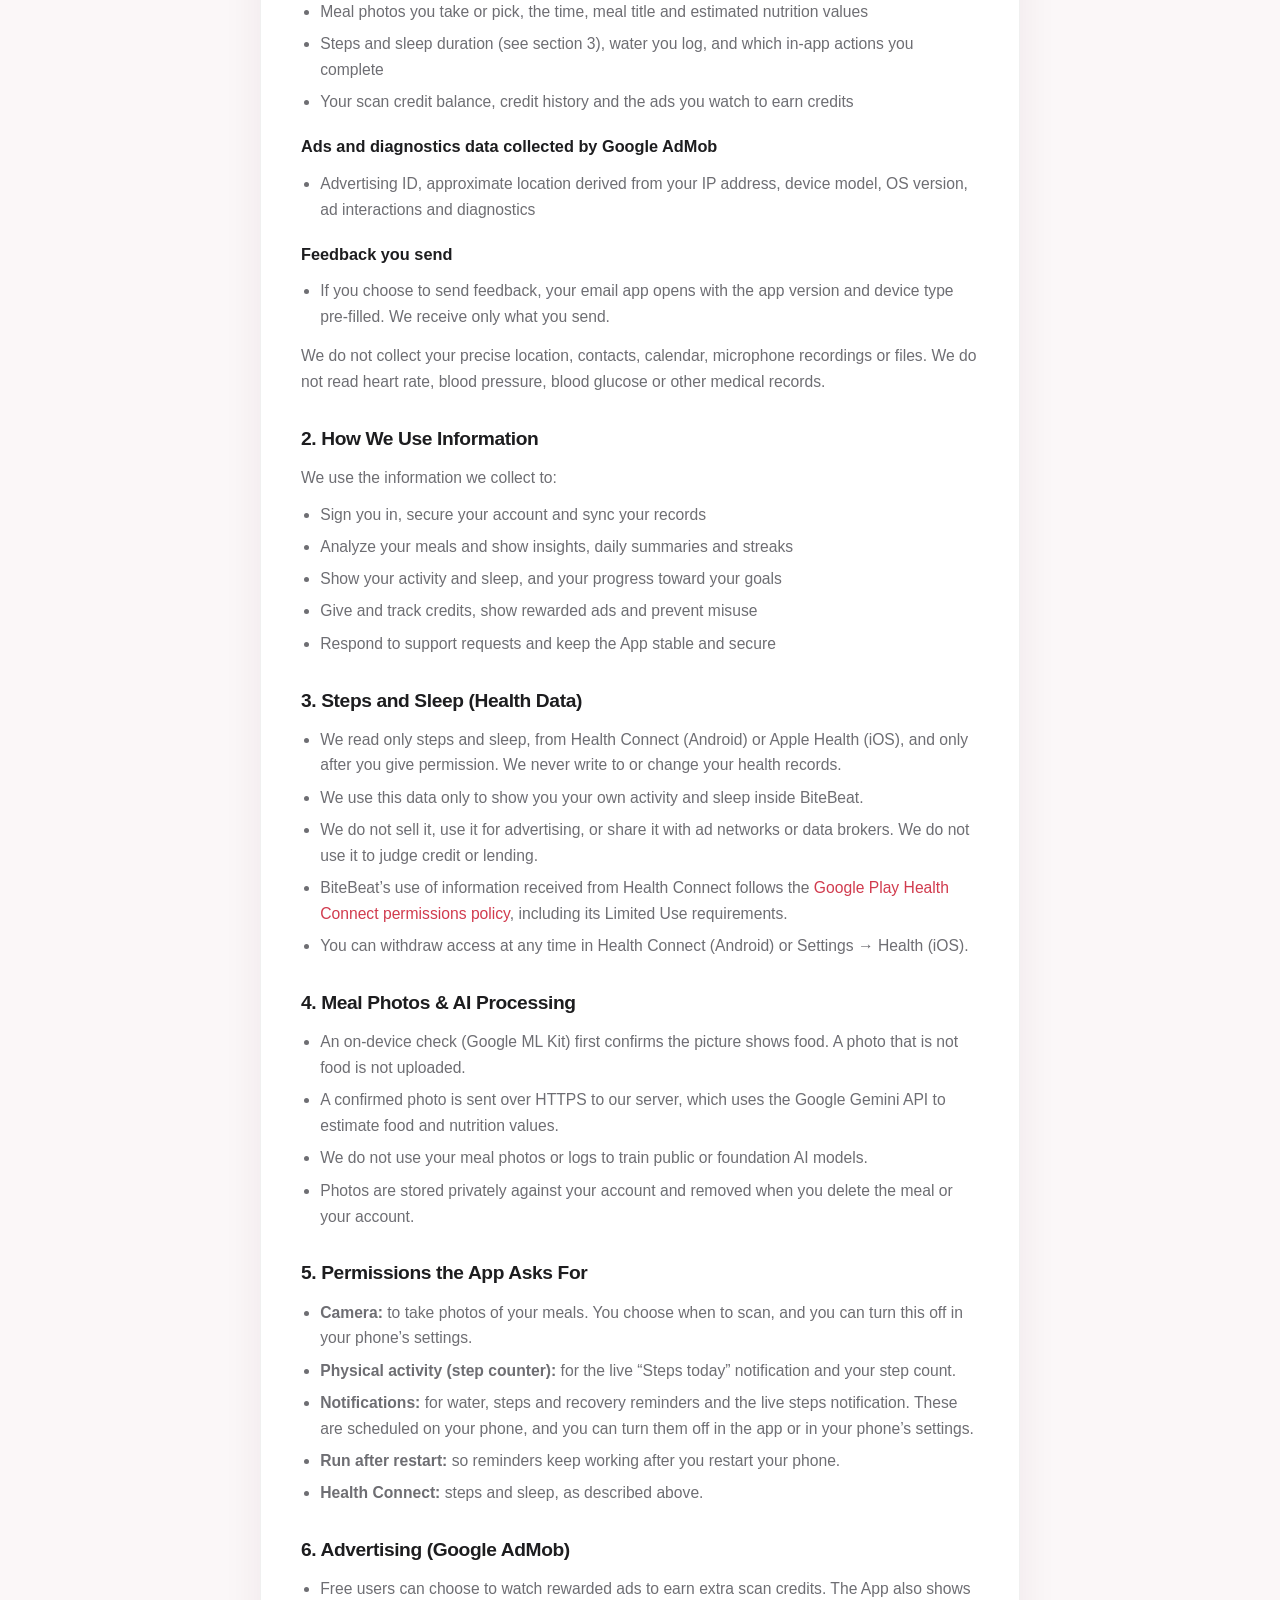
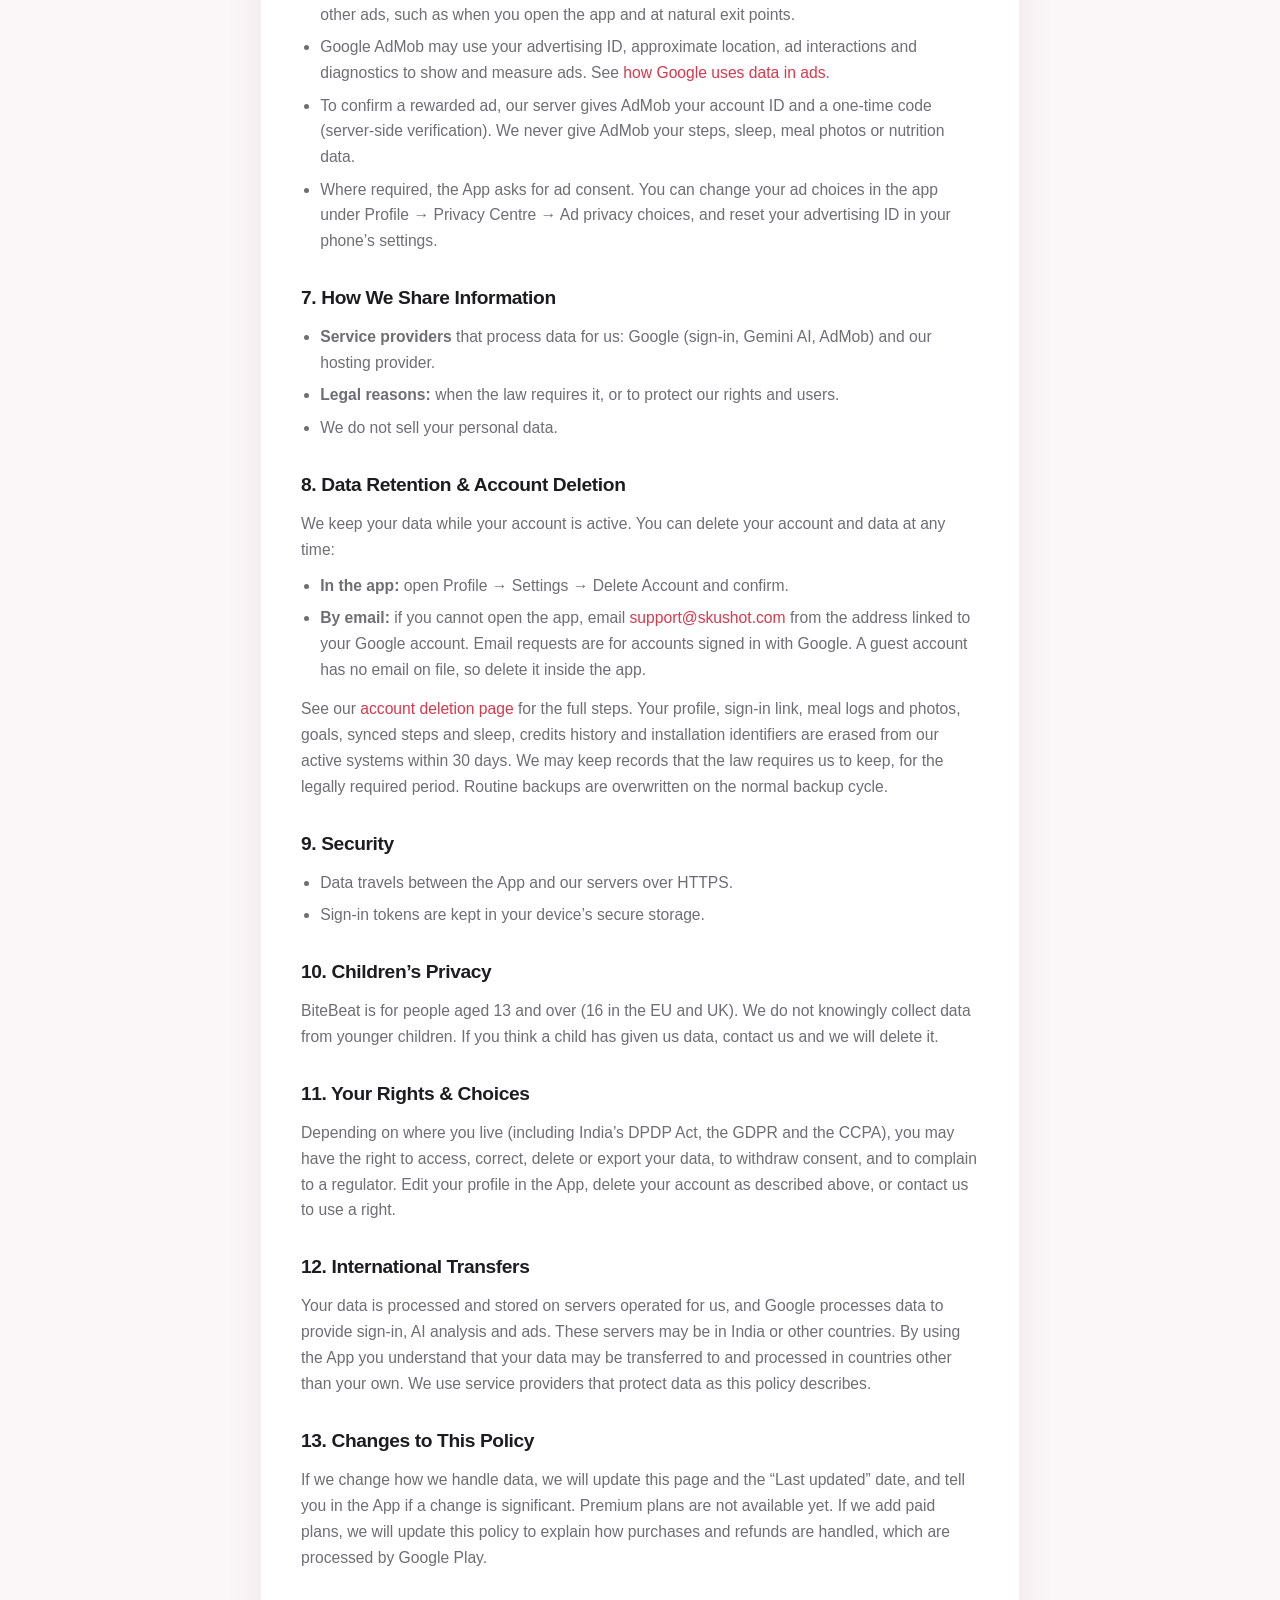
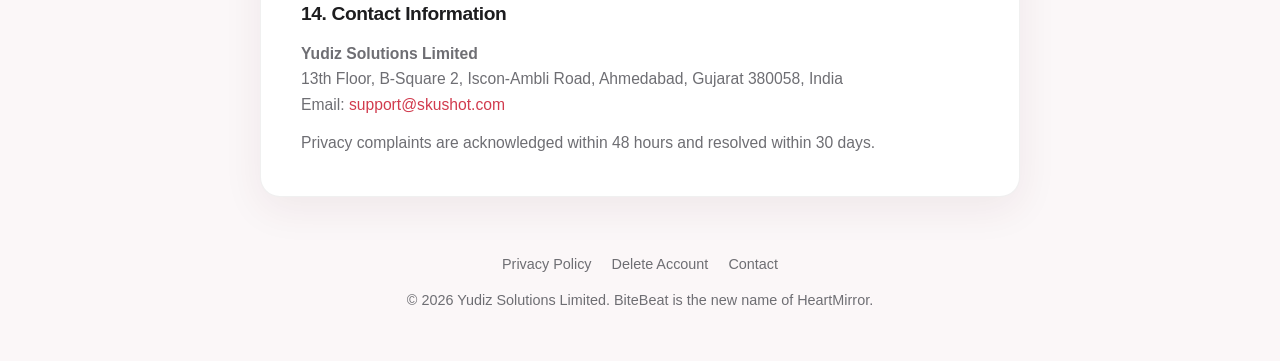
==== commit ad879daf: "Restyle privacy and delete-account pages to match the Yudiz legal page design Co-Authored-By: Claude" ====
--- a/index.html
+++ b/index.html
@@ -1,161 +1,193 @@
-<!doctype html>
+<!DOCTYPE html>
 <html lang="en">
 <head>
-  <meta charset="utf-8">
-  <meta name="viewport" content="width=device-width, initial-scale=1">
-  <title>BiteBeat Privacy Policy</title>
-  <meta name="description" content="How BiteBeat collects, uses, shares and protects your data.">
-  <style>
-    :root { --bg:#faf7f8; --card:#fff; --text:#21181c; --muted:#6b5d63; --accent:#d13b4e; --line:#e9e2e5; --note:#fff4e5; }
-    @media (prefers-color-scheme: dark) {
-      :root { --bg:#120e11; --card:#1b161a; --text:#f4eef0; --muted:#b9adb3; --accent:#ff7d8c; --line:#30272b; --note:#2a2114; }
-    }
-    * { box-sizing: border-box; }
-    body { margin:0; background:var(--bg); color:var(--text); font:16px/1.65 system-ui,-apple-system,"Segoe UI",Roboto,sans-serif; }
-    main { max-width:780px; margin:0 auto; padding:32px 16px 64px; }
-    h1 { font-size:30px; margin:0 0 4px; }
-    h2 { font-size:20px; margin:0 0 10px; }
-    .meta { color:var(--muted); margin:0 0 24px; font-size:14px; }
-    section { background:var(--card); border:1px solid var(--line); border-radius:16px; padding:20px; margin:0 0 16px; }
-    .note { background:var(--note); }
-    ul { margin:8px 0 0; padding-left:22px; }
-    li { margin:5px 0; }
-    p { margin:8px 0 0; }
-    a { color:var(--accent); }
-    table { width:100%; border-collapse:collapse; margin-top:8px; font-size:15px; }
-    th, td { text-align:left; vertical-align:top; padding:8px 10px; border-bottom:1px solid var(--line); }
-    th { color:var(--muted); font-weight:600; }
-    footer { color:var(--muted); font-size:13px; text-align:center; margin-top:24px; }
-  </style>
+  <meta charset="UTF-8" />
+  <meta name="viewport" content="width=device-width, initial-scale=1.0" />
+  <meta name="description" content="Privacy Policy for BiteBeat: how we collect, use, share and protect your data." />
+  <title>Privacy Policy — BiteBeat</title>
+  <link rel="icon" href="images/logo.webp" />
+  <link rel="stylesheet" href="style.css" />
 </head>
 <body>
-<main>
-  <h1>BiteBeat Privacy Policy</h1>
-  <p class="meta">Effective: October 21, 2026 &middot; Last updated: November 5, 2026</p>
+  <header>
+    <div class="wrap">
+      <a class="brand" href="./">
+        <img class="logo" src="images/logo.webp" alt="BiteBeat logo" width="36" height="36" />
+        <span>BiteBeat</span>
+      </a>
+    </div>
+  </header>
 
-  <section class="note">
-    <h2>Wellness app, not a medical device</h2>
-    <p>BiteBeat is a lifestyle and wellness tracker. It does not diagnose, treat, prevent or monitor any disease or medical condition. For medical advice, talk to a qualified healthcare provider.</p>
-  </section>
+  <main>
+    <section class="hero wrap">
+      <span class="pill">Legal</span>
+      <h1>Privacy Policy</h1>
+      <p>Last updated: November 5, 2026</p>
+    </section>
 
-  <section>
-    <h2>1. About this policy</h2>
-    <p>This policy applies to the BiteBeat mobile app (formerly called HeartMirror), published by Yudiz Solutions Limited, Ahmedabad, Gujarat, India ("we", "us"). It explains what data the app collects, why, who it is shared with, and the choices you have.</p>
-  </section>
+    <article class="wrap content">
+      <p>
+        This Privacy Policy describes how <strong>BiteBeat</strong> (formerly HeartMirror), published by
+        <strong>Yudiz Solutions Limited</strong> (“we,” “us,” or “our”), collects, uses, stores and shares
+        information when you use our mobile app and related services (the “App”). We wrote it to meet
+        Google Play and Apple App Store privacy requirements.
+      </p>
+      <p>By using the App, you agree to the practices described here. If you do not agree, please do not use the App.</p>
 
-  <section>
-    <h2>2. Data we collect</h2>
-    <table>
-      <tr><th>Data</th><th>Why we use it</th></tr>
-      <tr><td><strong>Account:</strong> name, email address, profile photo link and a unique account ID from Google Sign-In. In guest mode, a random installation ID and no email or name.</td><td>Sign you in, keep your account secure and sync your records.</td></tr>
-      <tr><td><strong>Profile you enter:</strong> age range, gender, height, weight, bedtime and hydration and step goals. All are self-reported.</td><td>Personalize targets and daily summaries.</td></tr>
-      <tr><td><strong>Meal photos and logs:</strong> photos you take or pick, time, meal title and estimated nutrition values.</td><td>Analyze your meal and show insights.</td></tr>
-      <tr><td><strong>Steps and sleep:</strong> daily step count and sleep duration, read from Health Connect (Android) or Apple Health (iOS) only after you allow it. The step sensor is also used for the live "Steps today" notification.</td><td>Show your activity and sleep, and progress toward your goals.</td></tr>
-      <tr><td><strong>Water and activity logs:</strong> water you log and which in-app actions you complete.</td><td>Daily summaries and streaks.</td></tr>
-      <tr><td><strong>Credits records:</strong> your scan credit balance, credit history and the ads you watch to earn credits.</td><td>Give and track credits, and prevent misuse.</td></tr>
-      <tr><td><strong>Device identifiers sent to our server:</strong> a device ID (Android ID) or installation ID, your time zone and your platform (Android or iOS).</td><td>Keep your account and guest session tied to your device, show times in your time zone, and prevent fraud.</td></tr>
-      <tr><td><strong>Ads data collected by Google AdMob:</strong> advertising ID, approximate location derived from your IP address, device model, OS version, ad interactions and diagnostics.</td><td>Show rewarded ads, measure ads and keep the app stable.</td></tr>
-      <tr><td><strong>Feedback you send:</strong> if you choose to send feedback, your email app opens with the app version and device type pre-filled. We receive only what you send.</td><td>Fix problems and answer you.</td></tr>
-    </table>
-    <p>We do not collect your precise location, contacts, calendar, microphone recordings or files. We do not read heart rate, blood pressure, blood glucose or other medical records.</p>
-  </section>
+      <div class="highlight">
+        <p><strong>Wellness app, not a medical device.</strong> BiteBeat is a lifestyle and wellness tracker. It does not diagnose, treat, prevent or monitor any disease or medical condition. For medical advice, talk to a qualified healthcare provider.</p>
+      </div>
 
-  <section>
-    <h2>3. Steps and sleep (Health Connect and Apple Health)</h2>
-    <ul>
-      <li>We only read steps and sleep, and only with your permission. We never write to or change your health records.</li>
-      <li>We use this data only to show you your own activity and sleep inside BiteBeat.</li>
-      <li>We do not sell it, use it for advertising, or share it with ad networks or data brokers. We do not use it to judge credit or lending.</li>
-      <li>BiteBeat's use of information received from Health Connect follows the <a href="https://support.google.com/googleplay/android-developer/answer/9888379">Google Play Health Connect permissions policy</a>, including its Limited Use requirements.</li>
-      <li>You can withdraw access at any time in Health Connect (Android) or Settings &rarr; Health (iOS).</li>
-    </ul>
-  </section>
+      <nav class="toc" aria-label="Table of contents">
+        <strong>Contents</strong>
+        <ol>
+          <li><a href="#data-collected">Information We Collect</a></li>
+          <li><a href="#how-we-use">How We Use Information</a></li>
+          <li><a href="#health-data">Steps and Sleep (Health Data)</a></li>
+          <li><a href="#meal-photos">Meal Photos &amp; AI Processing</a></li>
+          <li><a href="#permissions">Permissions the App Asks For</a></li>
+          <li><a href="#ads">Advertising (Google AdMob)</a></li>
+          <li><a href="#sharing">How We Share Information</a></li>
+          <li><a href="#retention">Data Retention &amp; Account Deletion</a></li>
+          <li><a href="#security">Security</a></li>
+          <li><a href="#children">Children’s Privacy</a></li>
+          <li><a href="#rights">Your Rights &amp; Choices</a></li>
+          <li><a href="#international">International Transfers</a></li>
+          <li><a href="#changes">Changes to This Policy</a></li>
+          <li><a href="#contact">Contact Information</a></li>
+        </ol>
+      </nav>
 
-  <section>
-    <h2>3a. Permissions the app asks for</h2>
-    <ul>
-      <li><strong>Camera:</strong> to take photos of your meals. You choose when to scan. You can turn this off in your phone's settings.</li>
-      <li><strong>Physical activity (step counter):</strong> for the live "Steps today" notification and your step count.</li>
-      <li><strong>Notifications:</strong> for water, steps and recovery reminders and the live steps notification. These are scheduled on your phone. You can turn them off in the app or in your phone's settings.</li>
-      <li><strong>Run after restart:</strong> so reminders keep working after you restart your phone.</li>
-      <li><strong>Health Connect:</strong> steps and sleep, as described above.</li>
-    </ul>
-  </section>
+      <h2 id="data-collected">1. Information We Collect</h2>
+      <p>Depending on how you use the App, we may collect:</p>
 
-  <section>
-    <h2>4. Meal photos and AI processing</h2>
-    <ul>
-      <li>An on-device check (Google ML Kit) first confirms the picture shows food. A photo that is not food is not uploaded.</li>
-      <li>A confirmed photo is sent over HTTPS to our server, which uses the Google Gemini API to estimate food and nutrition values.</li>
-      <li>We do not use your meal photos or logs to train public or foundation AI models.</li>
-      <li>Photos are stored privately against your account and removed when you delete the meal or your account.</li>
-    </ul>
-  </section>
+      <h3>Account &amp; identity information</h3>
+      <ul>
+        <li>Name, email address, profile photo link and a unique account ID from Google Sign-In</li>
+        <li>In guest mode: a random installation ID, with no name or email</li>
+        <li>Device identifiers sent to our server: a device ID (Android ID) or installation ID, your time zone and your platform (Android or iOS), used to keep your session and guest account tied to your device and to prevent fraud</li>
+      </ul>
 
-  <section>
-    <h2>5. Ads (Google AdMob)</h2>
-    <ul>
-      <li>Free users can choose to watch rewarded ads to earn extra scan credits. The app also shows other ads, such as when you open the app and at natural exit points.</li>
-      <li>Google AdMob may use your advertising ID, approximate location, ad interactions and diagnostics to show and measure ads. See <a href="https://policies.google.com/technologies/ads">how Google uses data in ads</a>.</li>
-      <li>To confirm a rewarded ad, our server gives AdMob your account ID and a one-time code (server-side verification). We never give AdMob your steps, sleep, meal photos or nutrition data.</li>
-      <li>Where required, the app asks for ad consent. You can change your ad choices in the app under Profile &rarr; Privacy Centre &rarr; Ad privacy choices. You can also reset your advertising ID in your phone's settings.</li>
-    </ul>
-  </section>
+      <h3>Profile you enter</h3>
+      <ul>
+        <li>Age range, gender, height, weight, bedtime, and hydration and step goals, all self-reported</li>
+      </ul>
 
-  <section>
-    <h2>6. Who we share data with</h2>
-    <ul>
-      <li><strong>Service providers</strong> that process data for us: Google (sign-in, Gemini AI, AdMob) and our hosting provider.</li>
-      <li><strong>Legal reasons:</strong> when the law requires it, or to protect our rights and users.</li>
-      <li>We do not sell your personal data.</li>
-    </ul>
-  </section>
+      <h3>Meals, activity and credits</h3>
+      <ul>
+        <li>Meal photos you take or pick, the time, meal title and estimated nutrition values</li>
+        <li>Steps and sleep duration (see section 3), water you log, and which in-app actions you complete</li>
+        <li>Your scan credit balance, credit history and the ads you watch to earn credits</li>
+      </ul>
 
-  <section>
-    <h2>6a. Where your data is processed</h2>
-    <p>Your data is processed and stored on servers operated for us, and Google processes data to provide sign-in, AI analysis and ads. These servers may be in India or other countries. By using the app you understand that your data may be transferred to and processed in countries other than your own. We use service providers that protect data as this policy describes.</p>
-  </section>
+      <h3>Ads and diagnostics data collected by Google AdMob</h3>
+      <ul>
+        <li>Advertising ID, approximate location derived from your IP address, device model, OS version, ad interactions and diagnostics</li>
+      </ul>
 
-  <section>
-    <h2>7. Delete your account and data</h2>
-    <p>You can also read these steps on our <a href="https://manavpatelr.github.io/bitebeat-privacy/delete-account/">account deletion page</a>.</p>
-    <p><strong>In the app:</strong> open Profile &rarr; Settings &rarr; Delete Account and confirm.</p>
-    <p><strong>By email:</strong> if you cannot open the app, email <a href="mailto:support@skushot.com?subject=BiteBeat%20account%20deletion%20request">support@skushot.com</a> from the address linked to your Google account, with the subject "BiteBeat account deletion request". Email requests are for accounts signed in with Google. A guest account has no email on file, so delete it inside the app.</p>
-    <p>Your profile, sign-in link, meal logs and photos, goals, synced steps and sleep, credits history and installation identifiers are erased from our active systems within 30 days. We may keep records that the law requires us to keep, for the legally required period. Routine backups are overwritten on the normal backup cycle.</p>
-  </section>
+      <h3>Feedback you send</h3>
+      <ul>
+        <li>If you choose to send feedback, your email app opens with the app version and device type pre-filled. We receive only what you send.</li>
+      </ul>
 
-  <section>
-    <h2>8. Security and retention</h2>
-    <ul>
-      <li>Data travels between the app and our servers over HTTPS. Sign-in tokens are kept in your device's secure storage.</li>
-      <li>We keep your data while your account is active. When you delete it, we remove the data as described above.</li>
-    </ul>
-  </section>
+      <p>We do not collect your precise location, contacts, calendar, microphone recordings or files. We do not read heart rate, blood pressure, blood glucose or other medical records.</p>
 
-  <section>
-    <h2>9. Children</h2>
-    <p>BiteBeat is for people aged 13 and over (16 in the EU and UK). We do not knowingly collect data from younger children. If you think a child has given us data, contact us and we will delete it.</p>
-  </section>
+      <h2 id="how-we-use">2. How We Use Information</h2>
+      <p>We use the information we collect to:</p>
+      <ul>
+        <li>Sign you in, secure your account and sync your records</li>
+        <li>Analyze your meals and show insights, daily summaries and streaks</li>
+        <li>Show your activity and sleep, and your progress toward your goals</li>
+        <li>Give and track credits, show rewarded ads and prevent misuse</li>
+        <li>Respond to support requests and keep the App stable and secure</li>
+      </ul>
 
-  <section>
-    <h2>10. Your rights</h2>
-    <p>Depending on where you live (including India's DPDP Act, the GDPR and the CCPA), you may have the right to access, correct, delete or export your data, to withdraw consent, and to complain to a regulator. Edit your profile in the app, delete your account as above, or contact us to use a right.</p>
-  </section>
+      <h2 id="health-data">3. Steps and Sleep (Health Data)</h2>
+      <ul>
+        <li>We read only steps and sleep, from Health Connect (Android) or Apple Health (iOS), and only after you give permission. We never write to or change your health records.</li>
+        <li>We use this data only to show you your own activity and sleep inside BiteBeat.</li>
+        <li>We do not sell it, use it for advertising, or share it with ad networks or data brokers. We do not use it to judge credit or lending.</li>
+        <li>BiteBeat’s use of information received from Health Connect follows the <a href="https://support.google.com/googleplay/android-developer/answer/9888379">Google Play Health Connect permissions policy</a>, including its Limited Use requirements.</li>
+        <li>You can withdraw access at any time in Health Connect (Android) or Settings &rarr; Health (iOS).</li>
+      </ul>
 
-  <section>
-    <h2>11. Changes to this policy</h2>
-    <p>Premium plans are not available yet. If we add paid plans, we will update this policy to explain how purchases and refunds are handled, which are processed by Google Play. If we change how we handle data, we will update this page and the "Last updated" date. If a change is significant, we will tell you in the app.</p>
-  </section>
+      <h2 id="meal-photos">4. Meal Photos &amp; AI Processing</h2>
+      <ul>
+        <li>An on-device check (Google ML Kit) first confirms the picture shows food. A photo that is not food is not uploaded.</li>
+        <li>A confirmed photo is sent over HTTPS to our server, which uses the Google Gemini API to estimate food and nutrition values.</li>
+        <li>We do not use your meal photos or logs to train public or foundation AI models.</li>
+        <li>Photos are stored privately against your account and removed when you delete the meal or your account.</li>
+      </ul>
 
-  <section>
-    <h2>12. Contact us</h2>
-    <p><strong>Yudiz Solutions Limited</strong><br>
-    13th Floor, B-Square 2, Iscon-Ambli Road, Ahmedabad, Gujarat 380058, India<br>
-    Email: <a href="mailto:support@skushot.com">support@skushot.com</a></p>
-    <p>Privacy complaints are acknowledged within 48 hours and resolved within 30 days.</p>
-  </section>
+      <h2 id="permissions">5. Permissions the App Asks For</h2>
+      <ul>
+        <li><strong>Camera:</strong> to take photos of your meals. You choose when to scan, and you can turn this off in your phone’s settings.</li>
+        <li><strong>Physical activity (step counter):</strong> for the live “Steps today” notification and your step count.</li>
+        <li><strong>Notifications:</strong> for water, steps and recovery reminders and the live steps notification. These are scheduled on your phone, and you can turn them off in the app or in your phone’s settings.</li>
+        <li><strong>Run after restart:</strong> so reminders keep working after you restart your phone.</li>
+        <li><strong>Health Connect:</strong> steps and sleep, as described above.</li>
+      </ul>
 
-  <footer>&copy; 2026 Yudiz Solutions Limited. BiteBeat is the new name of HeartMirror.</footer>
-</main>
+      <h2 id="ads">6. Advertising (Google AdMob)</h2>
+      <ul>
+        <li>Free users can choose to watch rewarded ads to earn extra scan credits. The App also shows other ads, such as when you open the app and at natural exit points.</li>
+        <li>Google AdMob may use your advertising ID, approximate location, ad interactions and diagnostics to show and measure ads. See <a href="https://policies.google.com/technologies/ads">how Google uses data in ads</a>.</li>
+        <li>To confirm a rewarded ad, our server gives AdMob your account ID and a one-time code (server-side verification). We never give AdMob your steps, sleep, meal photos or nutrition data.</li>
+        <li>Where required, the App asks for ad consent. You can change your ad choices in the app under Profile &rarr; Privacy Centre &rarr; Ad privacy choices, and reset your advertising ID in your phone’s settings.</li>
+      </ul>
+
+      <h2 id="sharing">7. How We Share Information</h2>
+      <ul>
+        <li><strong>Service providers</strong> that process data for us: Google (sign-in, Gemini AI, AdMob) and our hosting provider.</li>
+        <li><strong>Legal reasons:</strong> when the law requires it, or to protect our rights and users.</li>
+        <li>We do not sell your personal data.</li>
+      </ul>
+
+      <h2 id="retention">8. Data Retention &amp; Account Deletion</h2>
+      <p>We keep your data while your account is active. You can delete your account and data at any time:</p>
+      <ul>
+        <li><strong>In the app:</strong> open Profile &rarr; Settings &rarr; Delete Account and confirm.</li>
+        <li><strong>By email:</strong> if you cannot open the app, email <a href="mailto:support@skushot.com?subject=BiteBeat%20account%20deletion%20request">support@skushot.com</a> from the address linked to your Google account. Email requests are for accounts signed in with Google. A guest account has no email on file, so delete it inside the app.</li>
+      </ul>
+      <p>See our <a href="delete-account/">account deletion page</a> for the full steps. Your profile, sign-in link, meal logs and photos, goals, synced steps and sleep, credits history and installation identifiers are erased from our active systems within 30 days. We may keep records that the law requires us to keep, for the legally required period. Routine backups are overwritten on the normal backup cycle.</p>
+
+      <h2 id="security">9. Security</h2>
+      <ul>
+        <li>Data travels between the App and our servers over HTTPS.</li>
+        <li>Sign-in tokens are kept in your device’s secure storage.</li>
+      </ul>
+
+      <h2 id="children">10. Children’s Privacy</h2>
+      <p>BiteBeat is for people aged 13 and over (16 in the EU and UK). We do not knowingly collect data from younger children. If you think a child has given us data, contact us and we will delete it.</p>
+
+      <h2 id="rights">11. Your Rights &amp; Choices</h2>
+      <p>Depending on where you live (including India’s DPDP Act, the GDPR and the CCPA), you may have the right to access, correct, delete or export your data, to withdraw consent, and to complain to a regulator. Edit your profile in the App, delete your account as described above, or contact us to use a right.</p>
+
+      <h2 id="international">12. International Transfers</h2>
+      <p>Your data is processed and stored on servers operated for us, and Google processes data to provide sign-in, AI analysis and ads. These servers may be in India or other countries. By using the App you understand that your data may be transferred to and processed in countries other than your own. We use service providers that protect data as this policy describes.</p>
+
+      <h2 id="changes">13. Changes to This Policy</h2>
+      <p>If we change how we handle data, we will update this page and the “Last updated” date, and tell you in the App if a change is significant. Premium plans are not available yet. If we add paid plans, we will update this policy to explain how purchases and refunds are handled, which are processed by Google Play.</p>
+
+      <h2 id="contact">14. Contact Information</h2>
+      <p>
+        <strong>Yudiz Solutions Limited</strong><br />
+        13th Floor, B-Square 2, Iscon-Ambli Road, Ahmedabad, Gujarat 380058, India<br />
+        Email: <a href="mailto:support@skushot.com">support@skushot.com</a>
+      </p>
+      <p>Privacy complaints are acknowledged within 48 hours and resolved within 30 days.</p>
+    </article>
+  </main>
+
+  <footer>
+    <div class="wrap">
+      <nav aria-label="Footer">
+        <a href="./">Privacy Policy</a>
+        <a href="delete-account/">Delete Account</a>
+        <a href="mailto:support@skushot.com">Contact</a>
+      </nav>
+      <p>&copy; 2026 Yudiz Solutions Limited. BiteBeat is the new name of HeartMirror.</p>
+    </div>
+  </footer>
 </body>
 </html>
--- a/style.css
+++ b/style.css
@@ -0,0 +1,33 @@
+:root{--bg:#fbf7f8;--bg-soft:#fdeef1;--surface:#fff;--text:#1d1d1f;--text-secondary:#6e6e73;--accent:#d13b4e;--accent-soft:#fbdce1;--blush:#f6dde3;--border:rgba(0,0,0,.06);--shadow:0 12px 40px rgba(80,29,40,.07);--radius:20px;--max:760px}
+*{box-sizing:border-box;margin:0;padding:0}
+html{scroll-behavior:smooth}
+body{font-family:-apple-system,BlinkMacSystemFont,"SF Pro Text","Segoe UI",Roboto,Helvetica,Arial,sans-serif;background:radial-gradient(1200px 600px at 10% -10%,var(--blush) 0%,transparent 55%),radial-gradient(900px 500px at 100% 0%,var(--accent-soft) 0%,transparent 50%),var(--bg);color:var(--text);line-height:1.65;min-height:100vh;-webkit-font-smoothing:antialiased}
+a{color:var(--accent);text-decoration:none}a:hover{text-decoration:underline}
+.wrap{width:min(100% - 2rem,var(--max));margin:0 auto}
+header{padding:1.25rem 0}
+.brand{display:inline-flex;align-items:center;gap:.75rem;color:var(--text);font-weight:600;letter-spacing:-.02em}
+.brand:hover{text-decoration:none}
+.logo{width:36px;height:36px;border-radius:10px;object-fit:cover;flex-shrink:0;display:block}
+.hero{padding:2.75rem 0 1.75rem;text-align:center}
+.hero h1{font-size:clamp(1.85rem,4.5vw,2.5rem);font-weight:700;letter-spacing:-.035em;line-height:1.15;margin-bottom:.65rem}
+.hero p{color:var(--text-secondary);font-size:1rem}
+.pill{display:inline-block;margin-bottom:1rem;padding:.35rem .85rem;border-radius:999px;background:rgba(255,255,255,.7);border:1px solid var(--border);color:var(--accent);font-size:.8rem;font-weight:600}
+.content{background:var(--surface);border:1px solid var(--border);border-radius:var(--radius);box-shadow:var(--shadow);padding:1.75rem 1.35rem 2rem;margin-bottom:1.5rem}
+.content h2{font-size:1.2rem;letter-spacing:-.02em;margin:1.75rem 0 .65rem;scroll-margin-top:1rem}
+.content h2:first-of-type{margin-top:0}
+.content h3{font-size:1.02rem;margin:1.15rem 0 .45rem;color:var(--text)}
+.content p,.content li{color:var(--text-secondary);font-size:.98rem}
+.content p+p{margin-top:.75rem}
+.content ul,.content ol{margin:.65rem 0 .85rem 1.2rem}
+.content li{margin-bottom:.4rem}
+.highlight{margin:1rem 0;padding:1rem 1.1rem;border-radius:14px;background:var(--bg-soft);border:1px solid var(--border)}
+.highlight p{color:var(--text)}
+.toc{margin:0 0 1.5rem;padding:1rem 1.1rem;border-radius:14px;background:#fdfafb;border:1px solid var(--border)}
+.toc strong{display:block;margin-bottom:.5rem;font-size:.9rem}
+.toc ol{margin-left:1.15rem;color:var(--text-secondary);font-size:.92rem}
+.toc li{margin-bottom:.3rem}
+footer{padding:2rem 0 3rem;text-align:center;color:var(--text-secondary);font-size:.9rem}
+footer nav{display:flex;justify-content:center;gap:1.25rem;flex-wrap:wrap;margin-bottom:.75rem}
+footer a{color:var(--text-secondary);font-weight:500}footer a:hover{color:var(--accent)}
+@media (min-width:640px){.content{padding:2.25rem 2.5rem 2.5rem}.hero{padding:4rem 0 2.25rem}}
+@media (prefers-color-scheme:dark){:root{--bg:#120e11;--bg-soft:#241a1e;--surface:#1b161a;--text:#f4eef0;--text-secondary:#b9adb3;--accent:#ff7d8c;--accent-soft:#2a1a1f;--blush:#2a1a20;--border:rgba(255,255,255,.08);--shadow:none}.toc{background:#171215}.pill{background:rgba(255,255,255,.06)}}
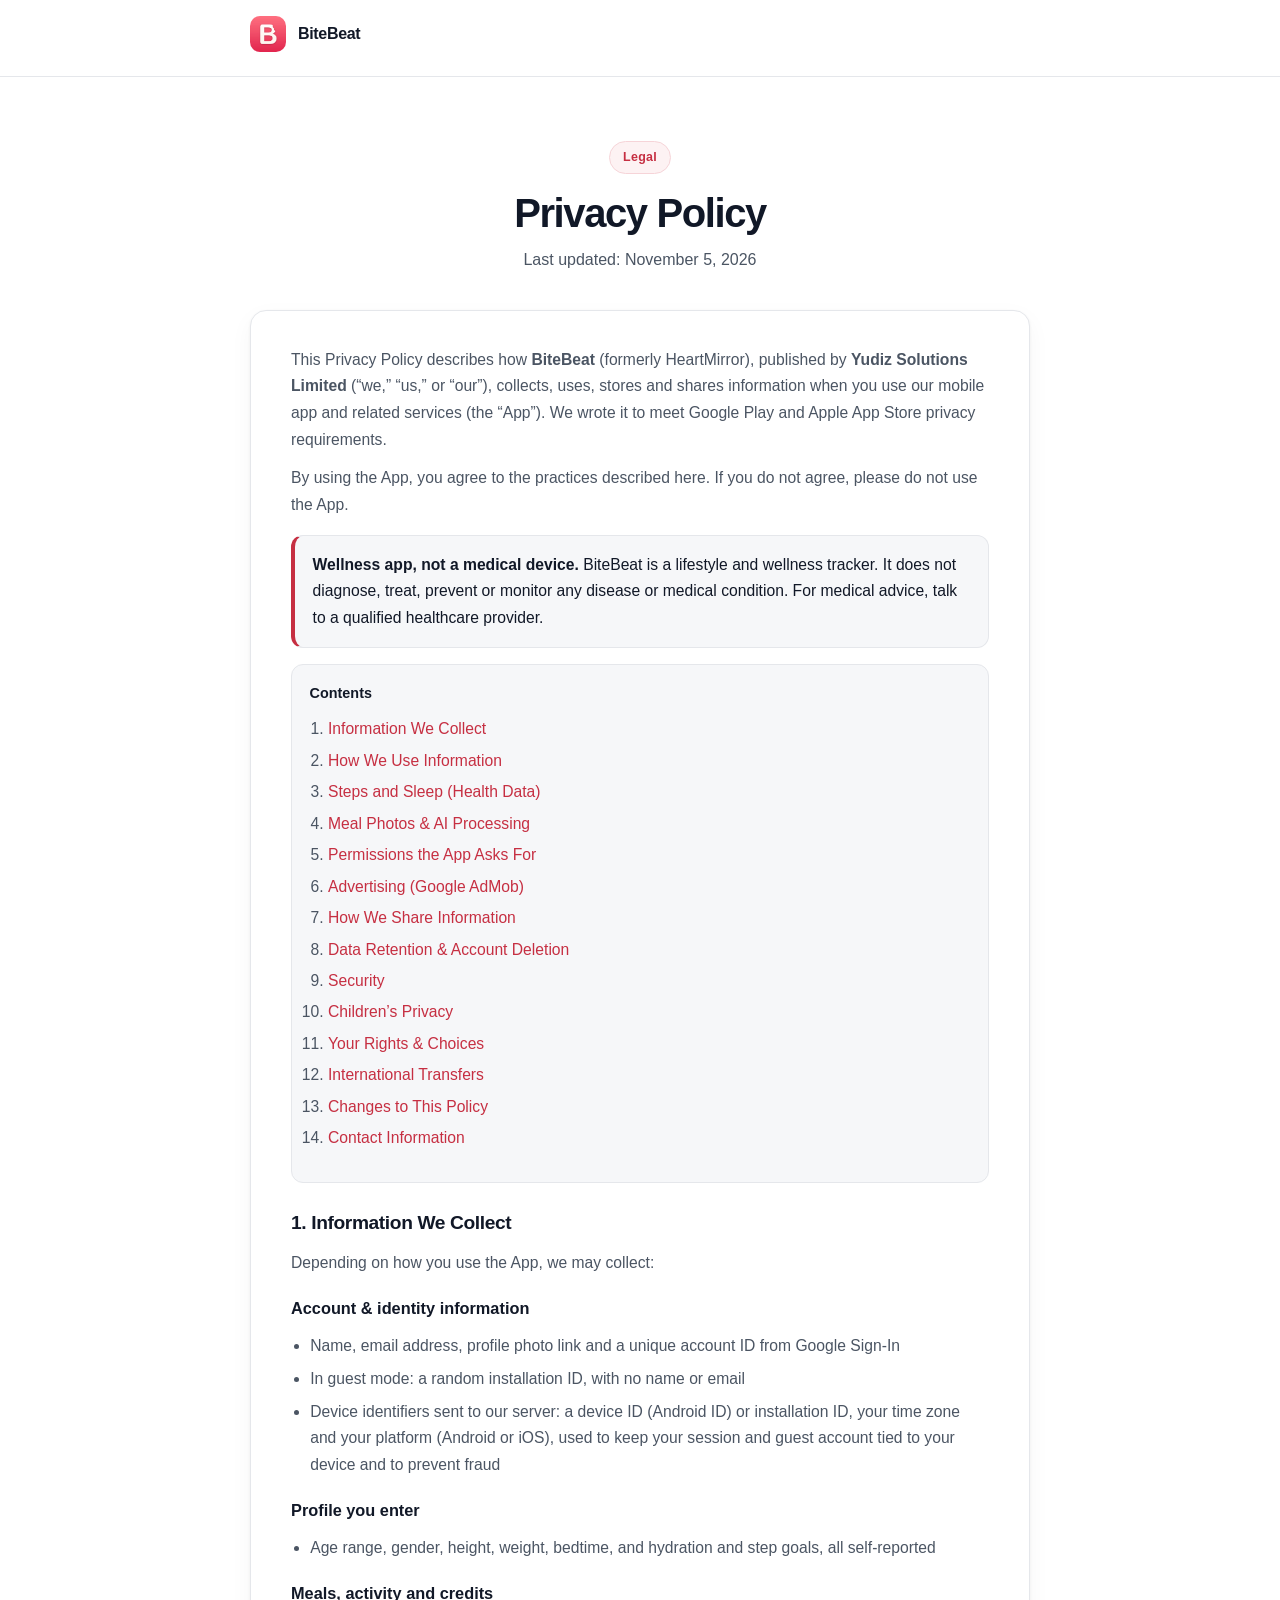
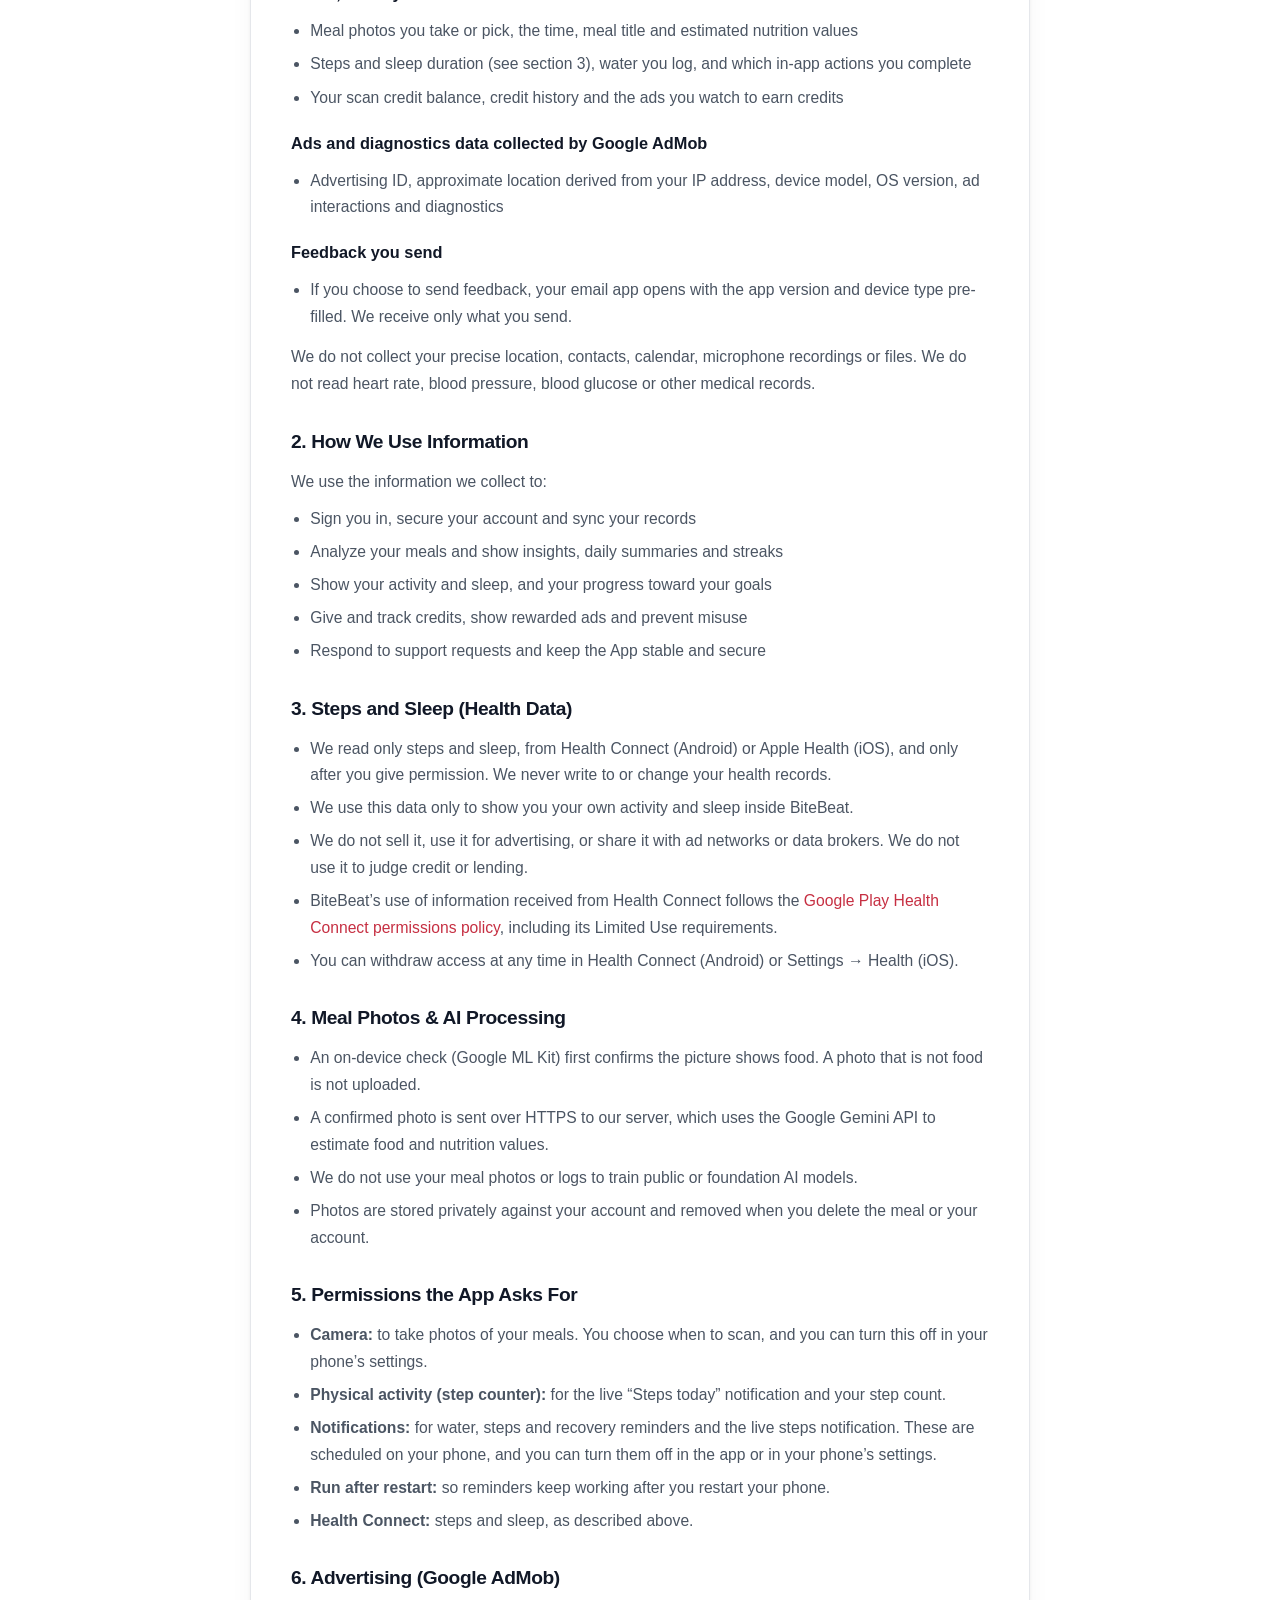
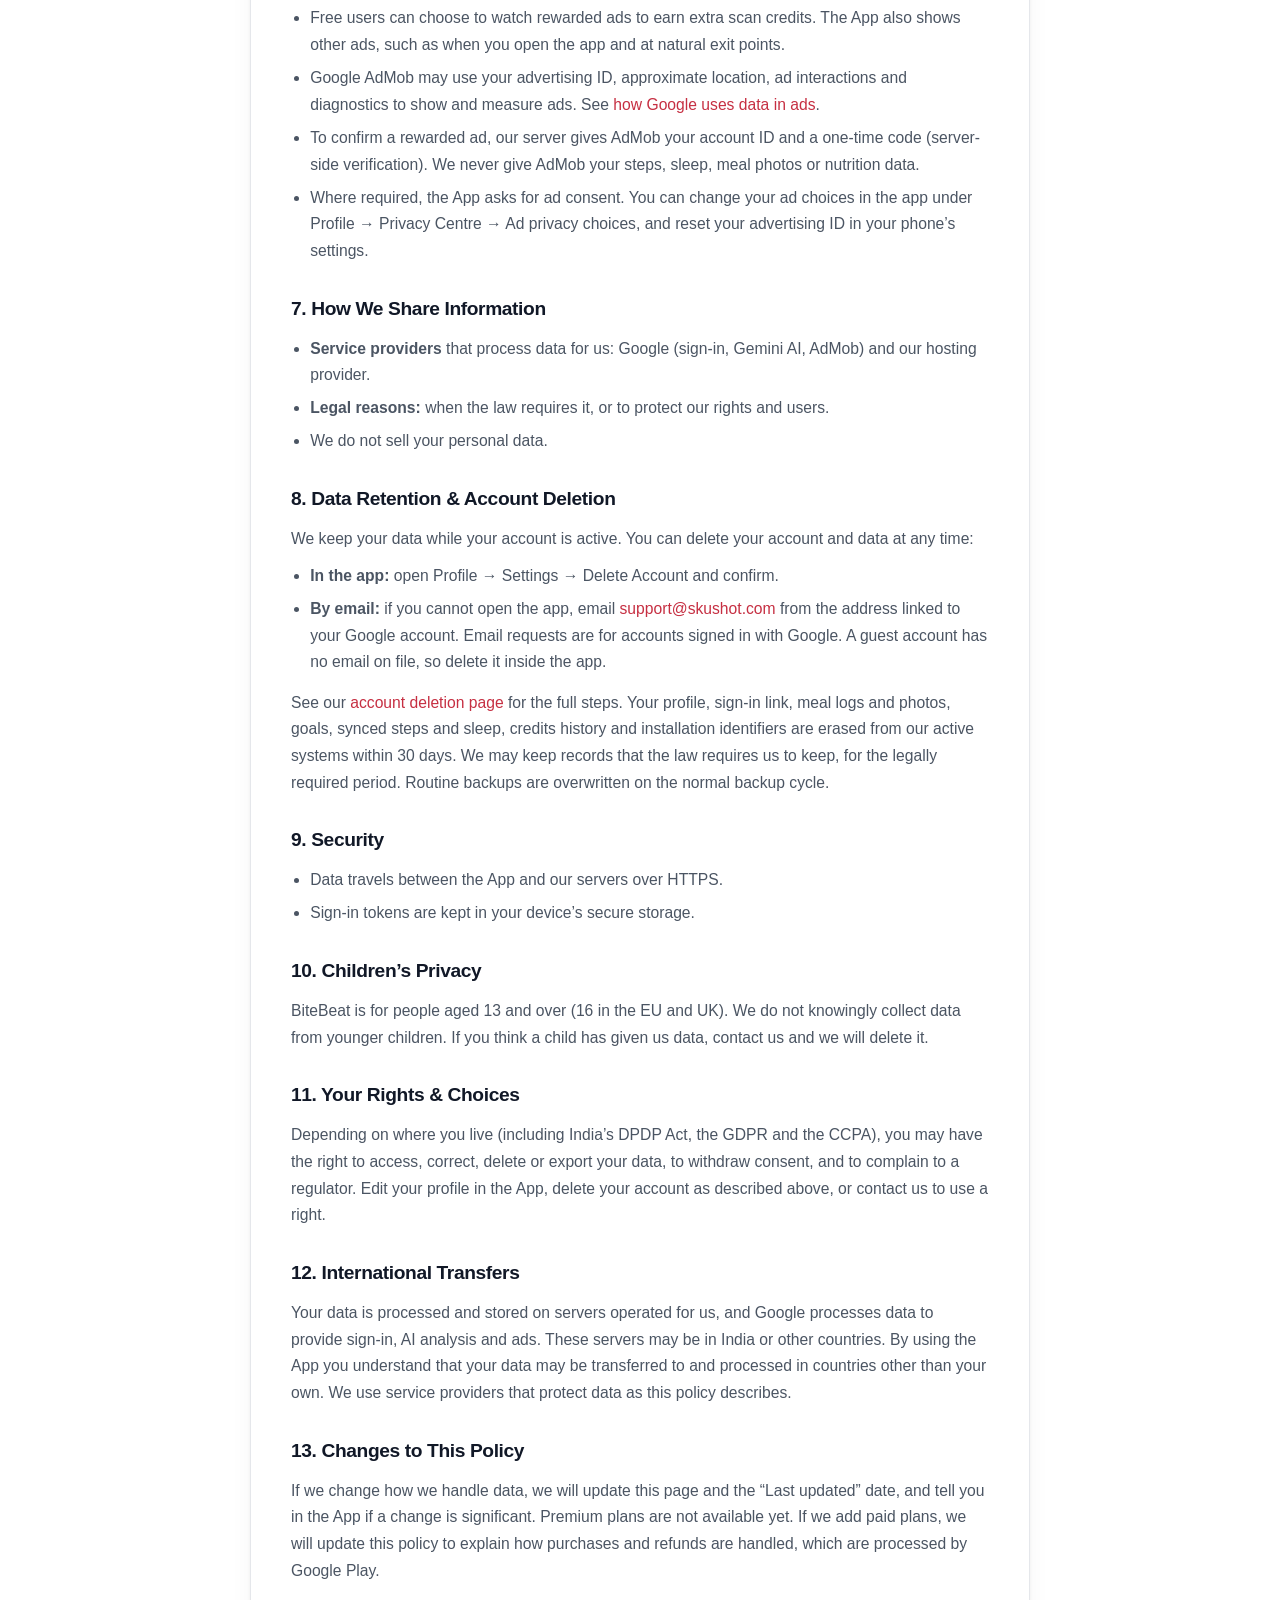
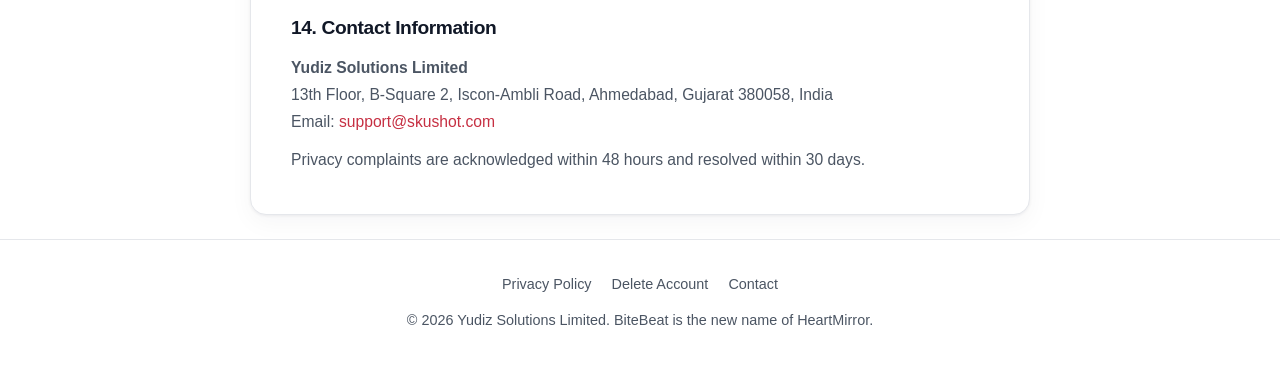
==== commit c71c72ec: "Cache-bust the stylesheet link Co-Authored-By: Claude Sonnet 5.5 <noreply@anthropic.com>" ====
--- a/index.html
+++ b/index.html
@@ -6,7 +6,7 @@
   <meta name="description" content="Privacy Policy for BiteBeat: how we collect, use, share and protect your data." />
   <title>Privacy Policy — BiteBeat</title>
   <link rel="icon" href="images/logo.webp" />
-  <link rel="stylesheet" href="style.css" />
+  <link rel="stylesheet" href="style.css?v=2" />
 </head>
 <body>
   <header>
--- a/style.css
+++ b/style.css
@@ -1,33 +1,32 @@
-:root{--bg:#fbf7f8;--bg-soft:#fdeef1;--surface:#fff;--text:#1d1d1f;--text-secondary:#6e6e73;--accent:#d13b4e;--accent-soft:#fbdce1;--blush:#f6dde3;--border:rgba(0,0,0,.06);--shadow:0 12px 40px rgba(80,29,40,.07);--radius:20px;--max:760px}
+:root{--bg:#ffffff;--bg-soft:#f6f7f9;--surface:#ffffff;--text:#111827;--text-secondary:#4b5563;--accent:#c62f42;--border:#e5e7eb;--shadow:0 1px 3px rgba(17,24,39,.06),0 8px 24px rgba(17,24,39,.04);--radius:16px;--max:780px}
 *{box-sizing:border-box;margin:0;padding:0}
 html{scroll-behavior:smooth}
-body{font-family:-apple-system,BlinkMacSystemFont,"SF Pro Text","Segoe UI",Roboto,Helvetica,Arial,sans-serif;background:radial-gradient(1200px 600px at 10% -10%,var(--blush) 0%,transparent 55%),radial-gradient(900px 500px at 100% 0%,var(--accent-soft) 0%,transparent 50%),var(--bg);color:var(--text);line-height:1.65;min-height:100vh;-webkit-font-smoothing:antialiased}
+body{font-family:-apple-system,BlinkMacSystemFont,"SF Pro Text","Segoe UI",Roboto,Helvetica,Arial,sans-serif;background:#ffffff;color:var(--text);line-height:1.7;min-height:100vh;-webkit-font-smoothing:antialiased}
 a{color:var(--accent);text-decoration:none}a:hover{text-decoration:underline}
 .wrap{width:min(100% - 2rem,var(--max));margin:0 auto}
-header{padding:1.25rem 0}
+header{padding:1rem 0;border-bottom:1px solid var(--border)}
 .brand{display:inline-flex;align-items:center;gap:.75rem;color:var(--text);font-weight:600;letter-spacing:-.02em}
 .brand:hover{text-decoration:none}
 .logo{width:36px;height:36px;border-radius:10px;object-fit:cover;flex-shrink:0;display:block}
 .hero{padding:2.75rem 0 1.75rem;text-align:center}
 .hero h1{font-size:clamp(1.85rem,4.5vw,2.5rem);font-weight:700;letter-spacing:-.035em;line-height:1.15;margin-bottom:.65rem}
 .hero p{color:var(--text-secondary);font-size:1rem}
-.pill{display:inline-block;margin-bottom:1rem;padding:.35rem .85rem;border-radius:999px;background:rgba(255,255,255,.7);border:1px solid var(--border);color:var(--accent);font-size:.8rem;font-weight:600}
+.pill{display:inline-block;margin-bottom:1rem;padding:.3rem .8rem;border-radius:999px;background:#fdf2f3;border:1px solid #f6d4d8;color:var(--accent);font-size:.78rem;font-weight:600;letter-spacing:.02em}
 .content{background:var(--surface);border:1px solid var(--border);border-radius:var(--radius);box-shadow:var(--shadow);padding:1.75rem 1.35rem 2rem;margin-bottom:1.5rem}
-.content h2{font-size:1.2rem;letter-spacing:-.02em;margin:1.75rem 0 .65rem;scroll-margin-top:1rem}
+.content h2{font-size:1.2rem;color:var(--text);letter-spacing:-.02em;margin:1.75rem 0 .65rem;scroll-margin-top:1rem}
 .content h2:first-of-type{margin-top:0}
 .content h3{font-size:1.02rem;margin:1.15rem 0 .45rem;color:var(--text)}
 .content p,.content li{color:var(--text-secondary);font-size:.98rem}
 .content p+p{margin-top:.75rem}
 .content ul,.content ol{margin:.65rem 0 .85rem 1.2rem}
 .content li{margin-bottom:.4rem}
-.highlight{margin:1rem 0;padding:1rem 1.1rem;border-radius:14px;background:var(--bg-soft);border:1px solid var(--border)}
+.highlight{margin:1rem 0;padding:1rem 1.1rem;border-radius:12px;background:var(--bg-soft);border:1px solid var(--border);border-left:4px solid var(--accent)}
 .highlight p{color:var(--text)}
-.toc{margin:0 0 1.5rem;padding:1rem 1.1rem;border-radius:14px;background:#fdfafb;border:1px solid var(--border)}
+.toc{margin:0 0 1.5rem;padding:1rem 1.1rem;border-radius:12px;background:var(--bg-soft);border:1px solid var(--border)}
 .toc strong{display:block;margin-bottom:.5rem;font-size:.9rem}
 .toc ol{margin-left:1.15rem;color:var(--text-secondary);font-size:.92rem}
 .toc li{margin-bottom:.3rem}
-footer{padding:2rem 0 3rem;text-align:center;color:var(--text-secondary);font-size:.9rem}
+footer{padding:2rem 0 3rem;text-align:center;color:var(--text-secondary);font-size:.9rem;border-top:1px solid var(--border);margin-top:1rem}
 footer nav{display:flex;justify-content:center;gap:1.25rem;flex-wrap:wrap;margin-bottom:.75rem}
 footer a{color:var(--text-secondary);font-weight:500}footer a:hover{color:var(--accent)}
 @media (min-width:640px){.content{padding:2.25rem 2.5rem 2.5rem}.hero{padding:4rem 0 2.25rem}}
-@media (prefers-color-scheme:dark){:root{--bg:#120e11;--bg-soft:#241a1e;--surface:#1b161a;--text:#f4eef0;--text-secondary:#b9adb3;--accent:#ff7d8c;--accent-soft:#2a1a1f;--blush:#2a1a20;--border:rgba(255,255,255,.08);--shadow:none}.toc{background:#171215}.pill{background:rgba(255,255,255,.06)}}
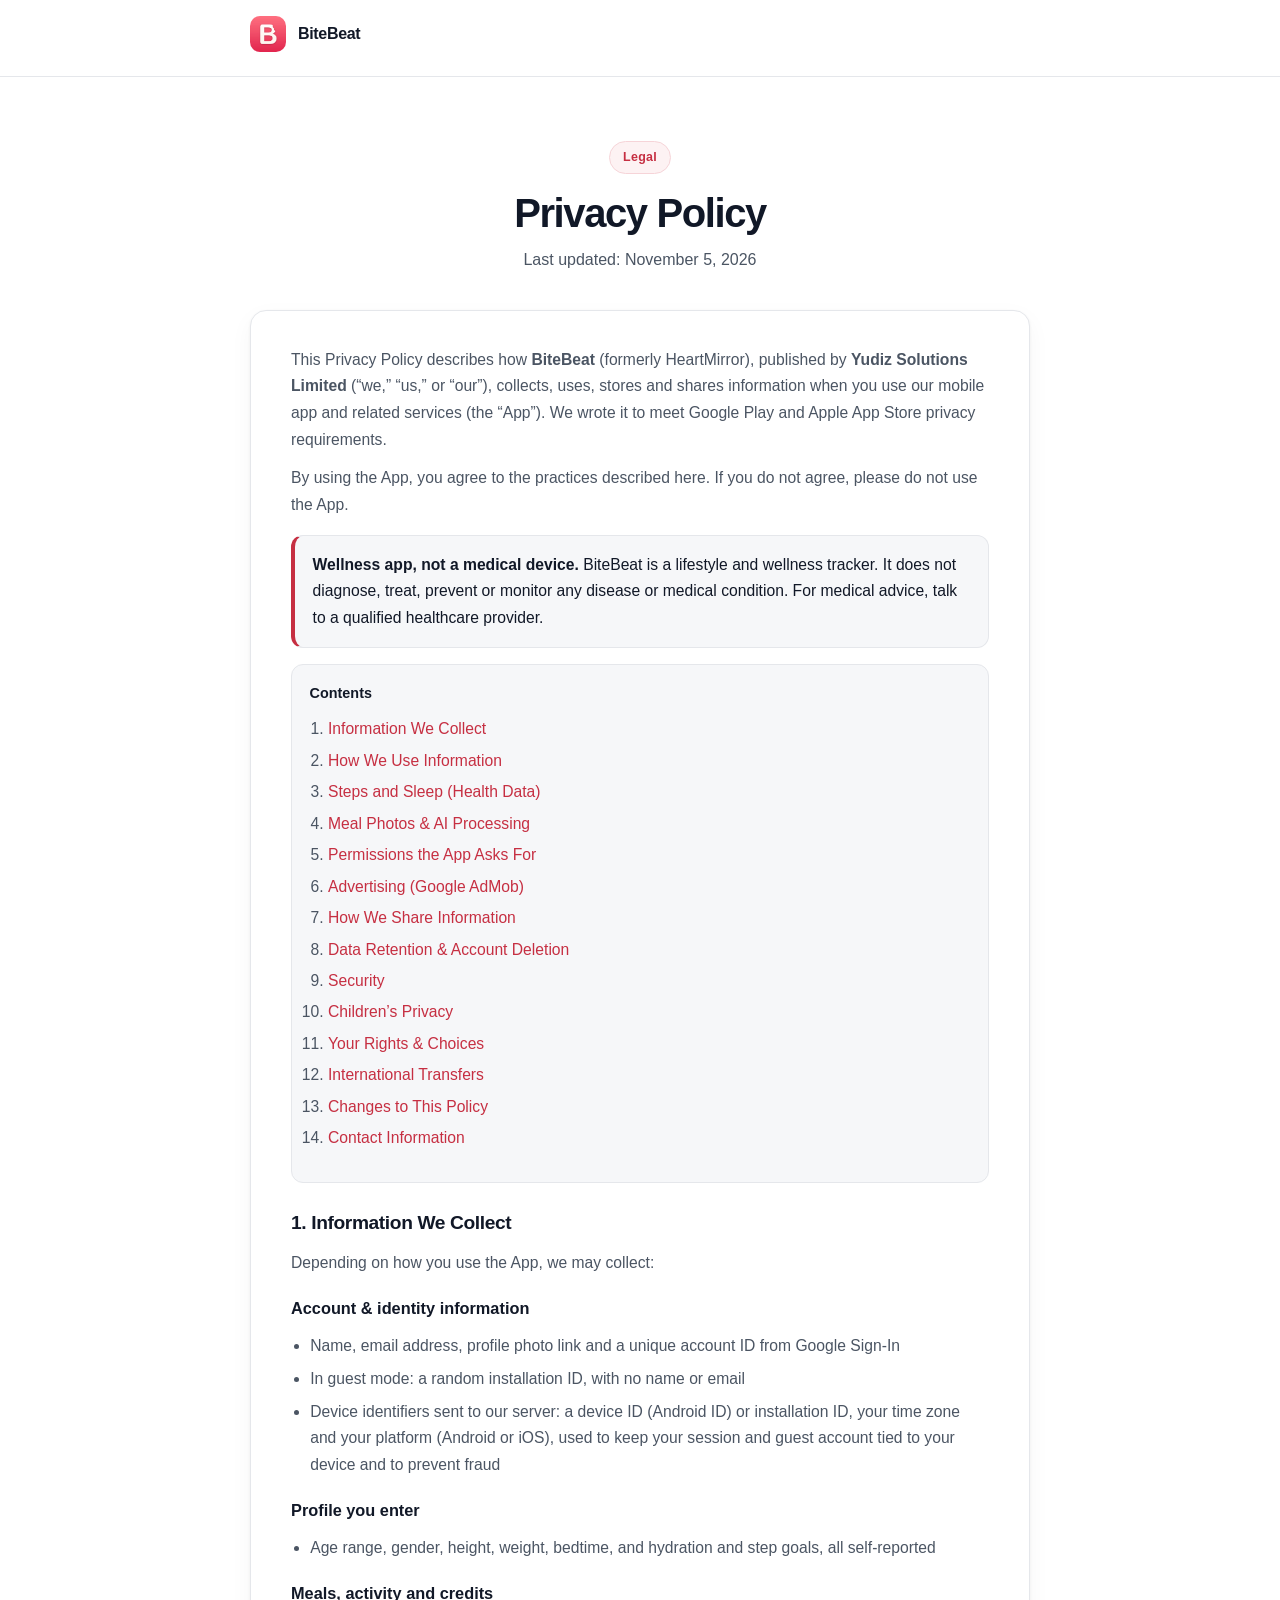
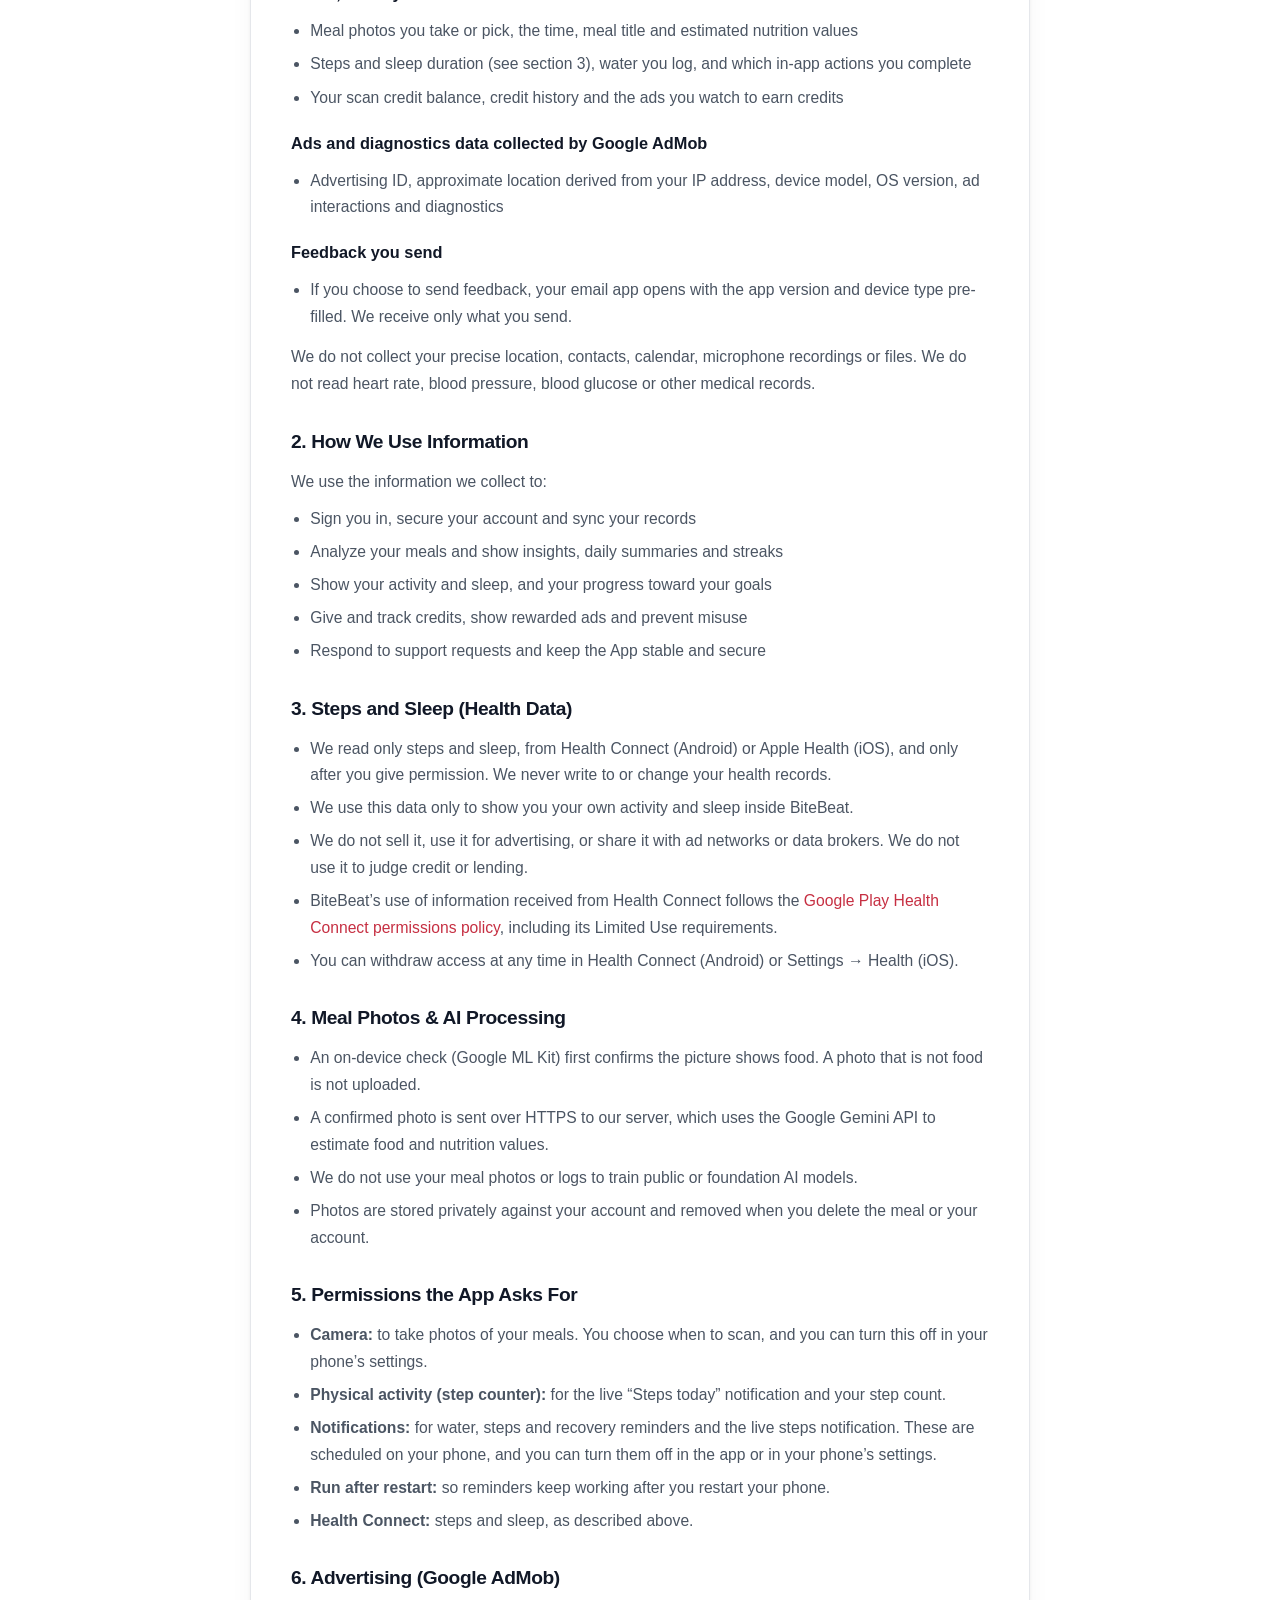
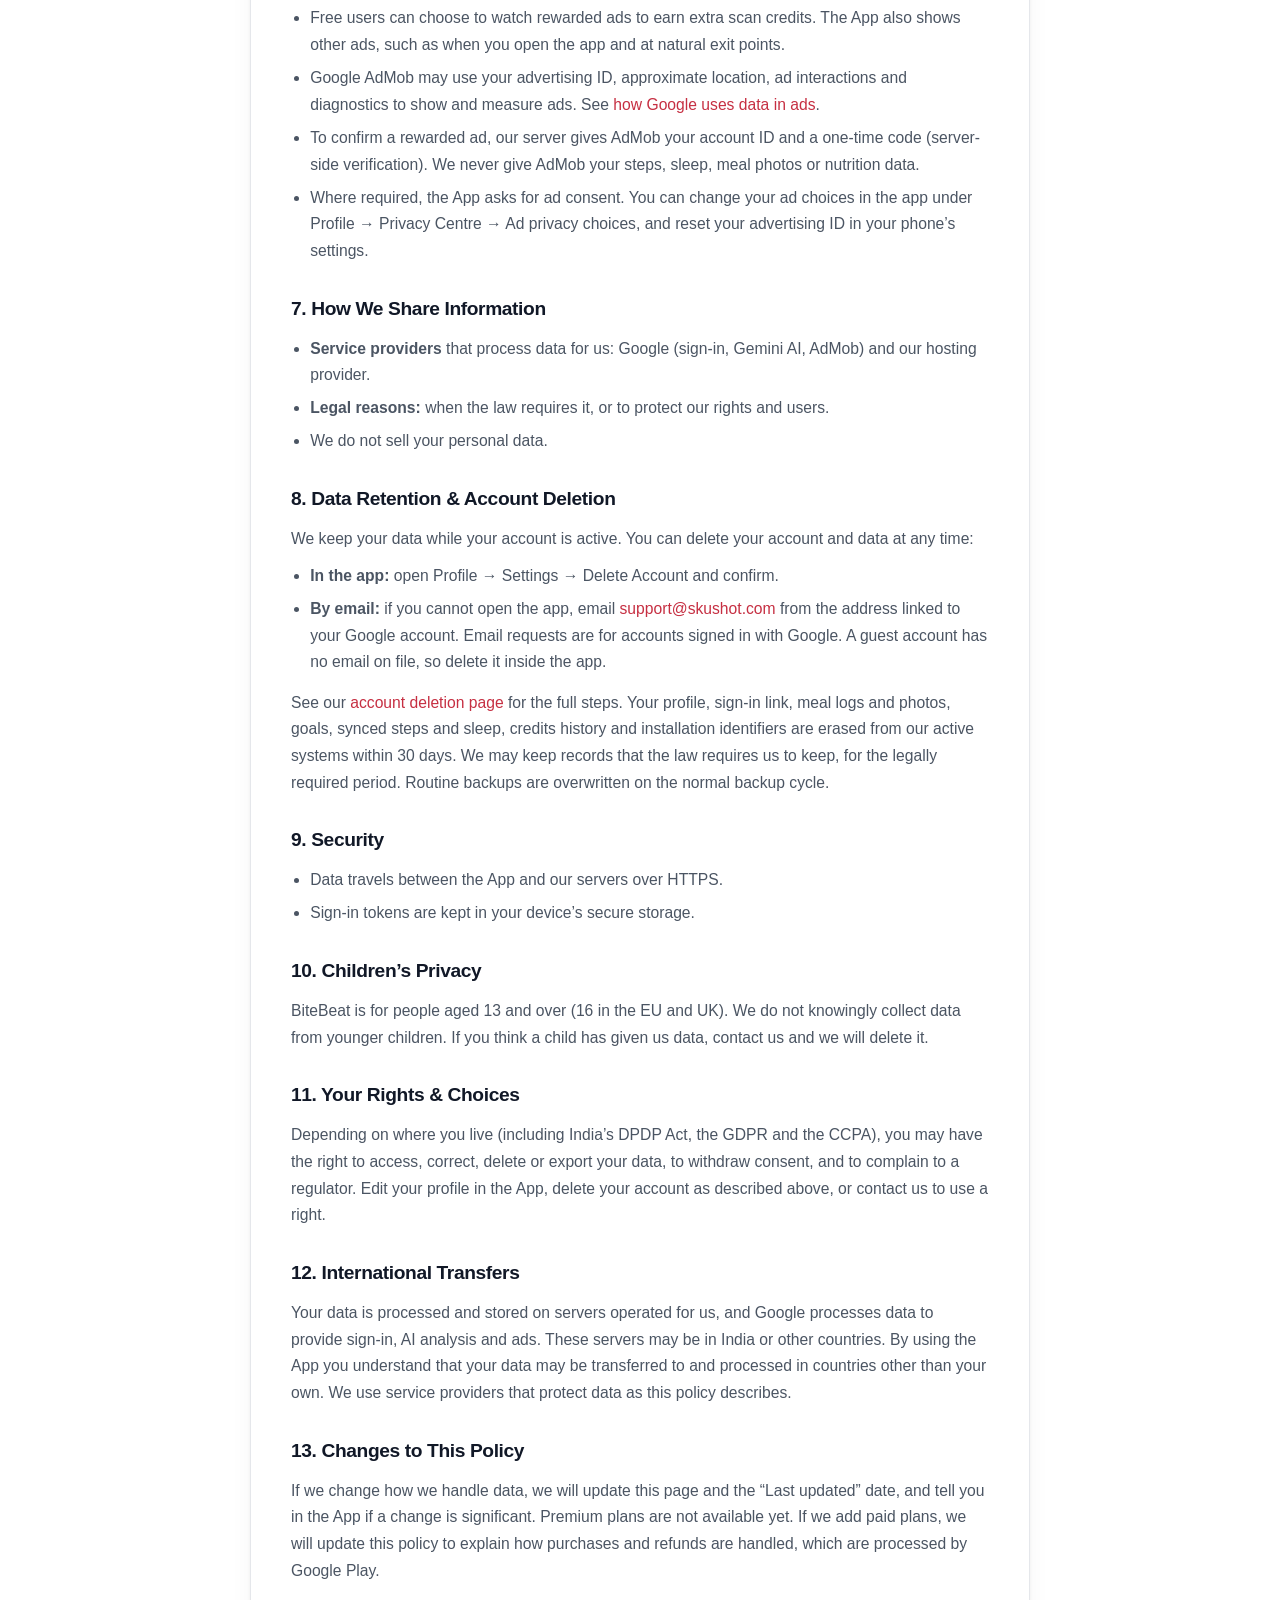
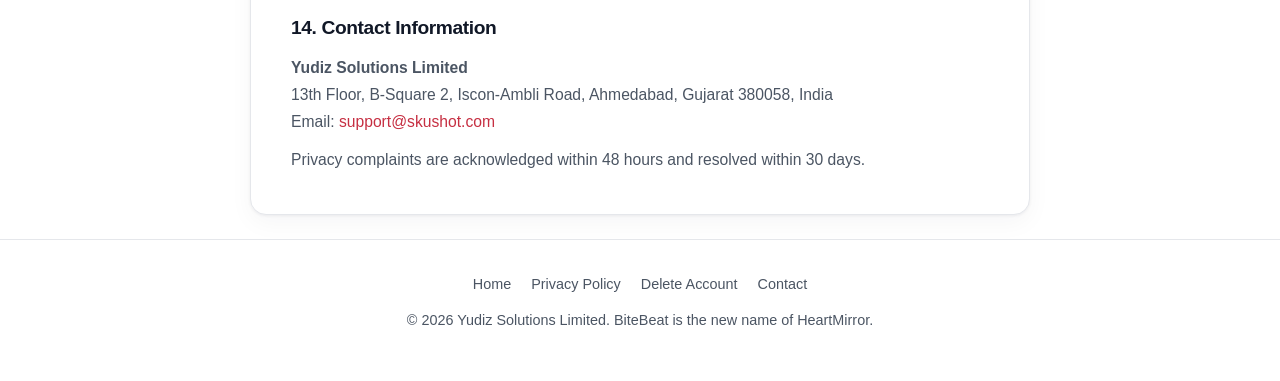
==== commit 861cd323: "Add BiteBeat home page and link it from the footer Co-Authored-By: Claude Opus 5.5 <noreply@anthropi" ====
--- a/index.html
+++ b/index.html
@@ -182,6 +182,7 @@
   <footer>
     <div class="wrap">
       <nav aria-label="Footer">
+        <a href="home/">Home</a>
         <a href="./">Privacy Policy</a>
         <a href="delete-account/">Delete Account</a>
         <a href="mailto:support@skushot.com">Contact</a>
--- a/style.css
+++ b/style.css
@@ -30,3 +30,11 @@
 footer nav{display:flex;justify-content:center;gap:1.25rem;flex-wrap:wrap;margin-bottom:.75rem}
 footer a{color:var(--text-secondary);font-weight:500}footer a:hover{color:var(--accent)}
 @media (min-width:640px){.content{padding:2.25rem 2.5rem 2.5rem}.hero{padding:4rem 0 2.25rem}}
+.hero-logo{width:88px;height:88px;border-radius:22px;object-fit:cover;display:block;margin:0 auto 1.25rem;box-shadow:var(--shadow)}
+.hero p{max-width:34rem;margin:0 auto}
+.store-btn{display:inline-block;margin-top:1.5rem;padding:.8rem 1.6rem;border-radius:999px;background:var(--accent);color:#fff;font-weight:600;font-size:1rem}
+.store-btn:hover{text-decoration:none;filter:brightness(1.08)}
+.features{display:grid;grid-template-columns:1fr;gap:1rem;margin:.75rem 0 .5rem}
+.feature{padding:1rem 1.1rem;border-radius:12px;background:var(--bg-soft);border:1px solid var(--border)}
+.feature h3{margin-top:0}
+@media (min-width:640px){.features{grid-template-columns:1fr 1fr}}
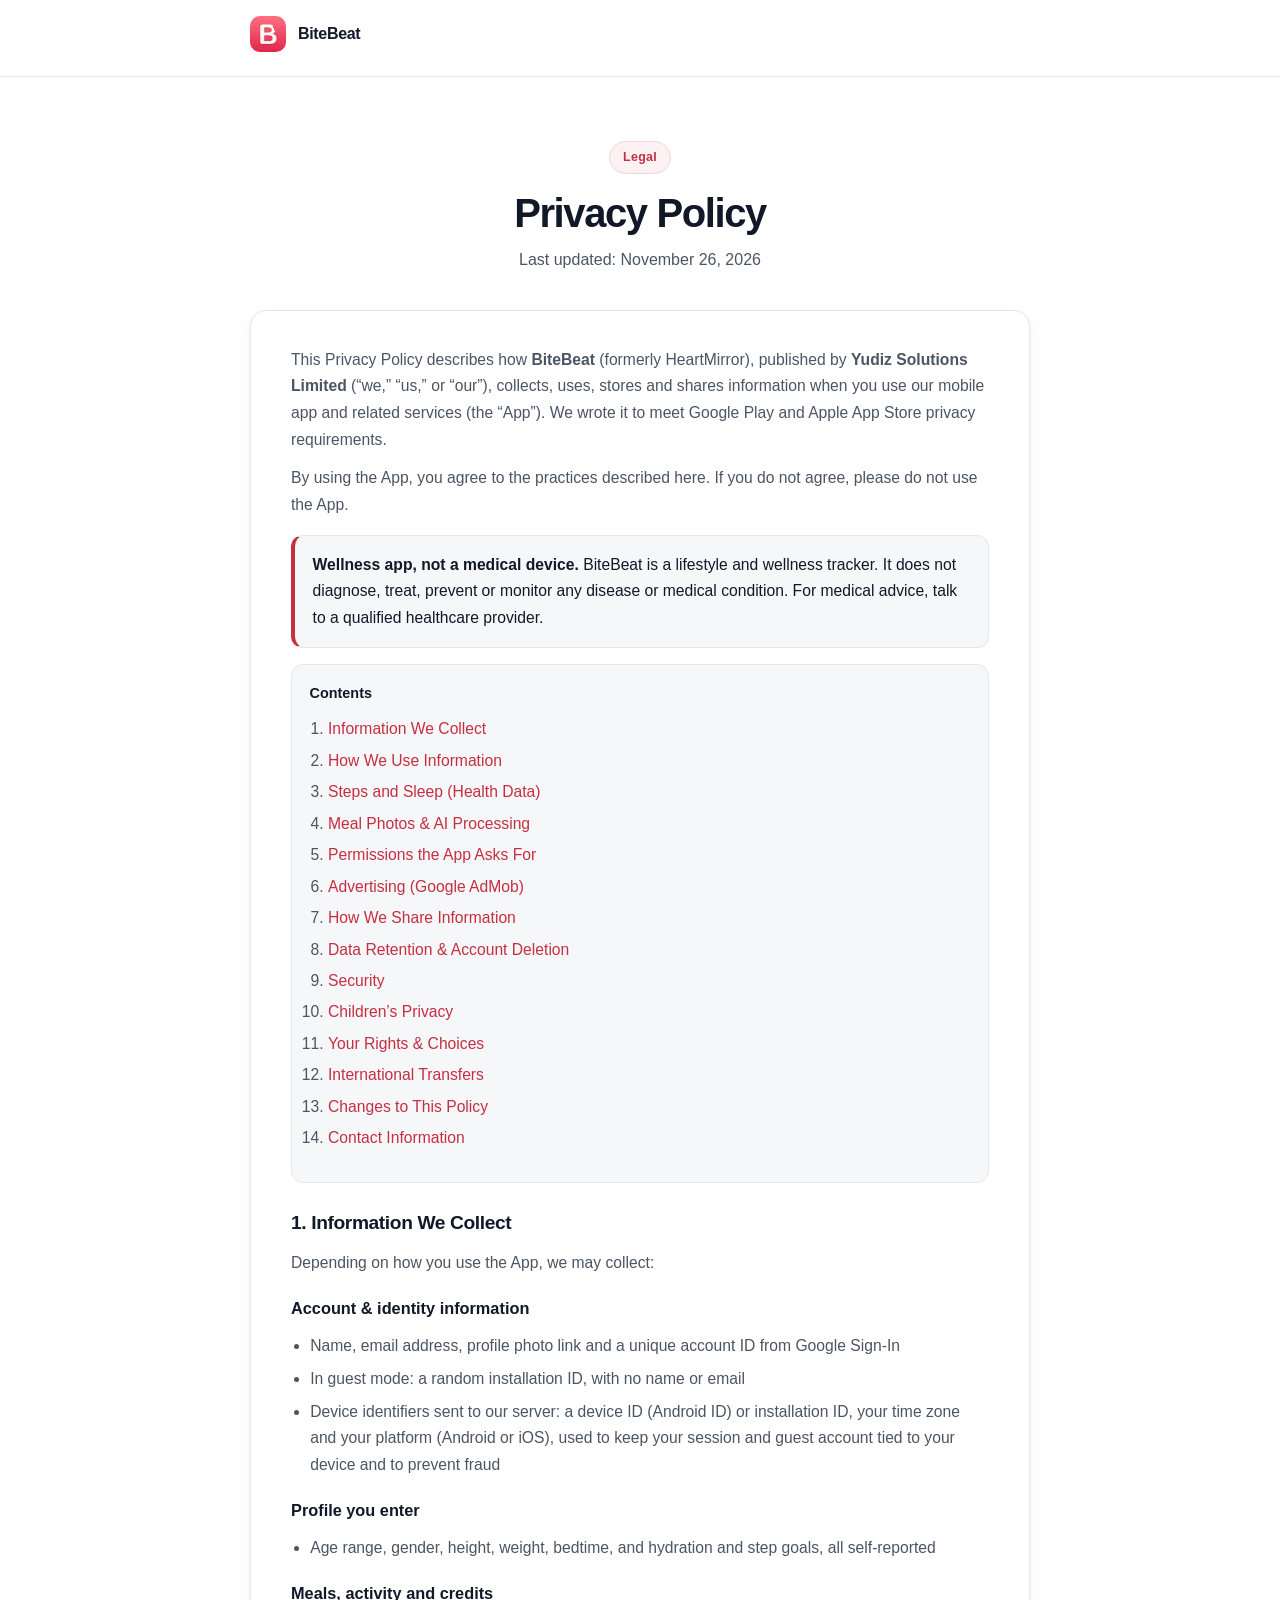
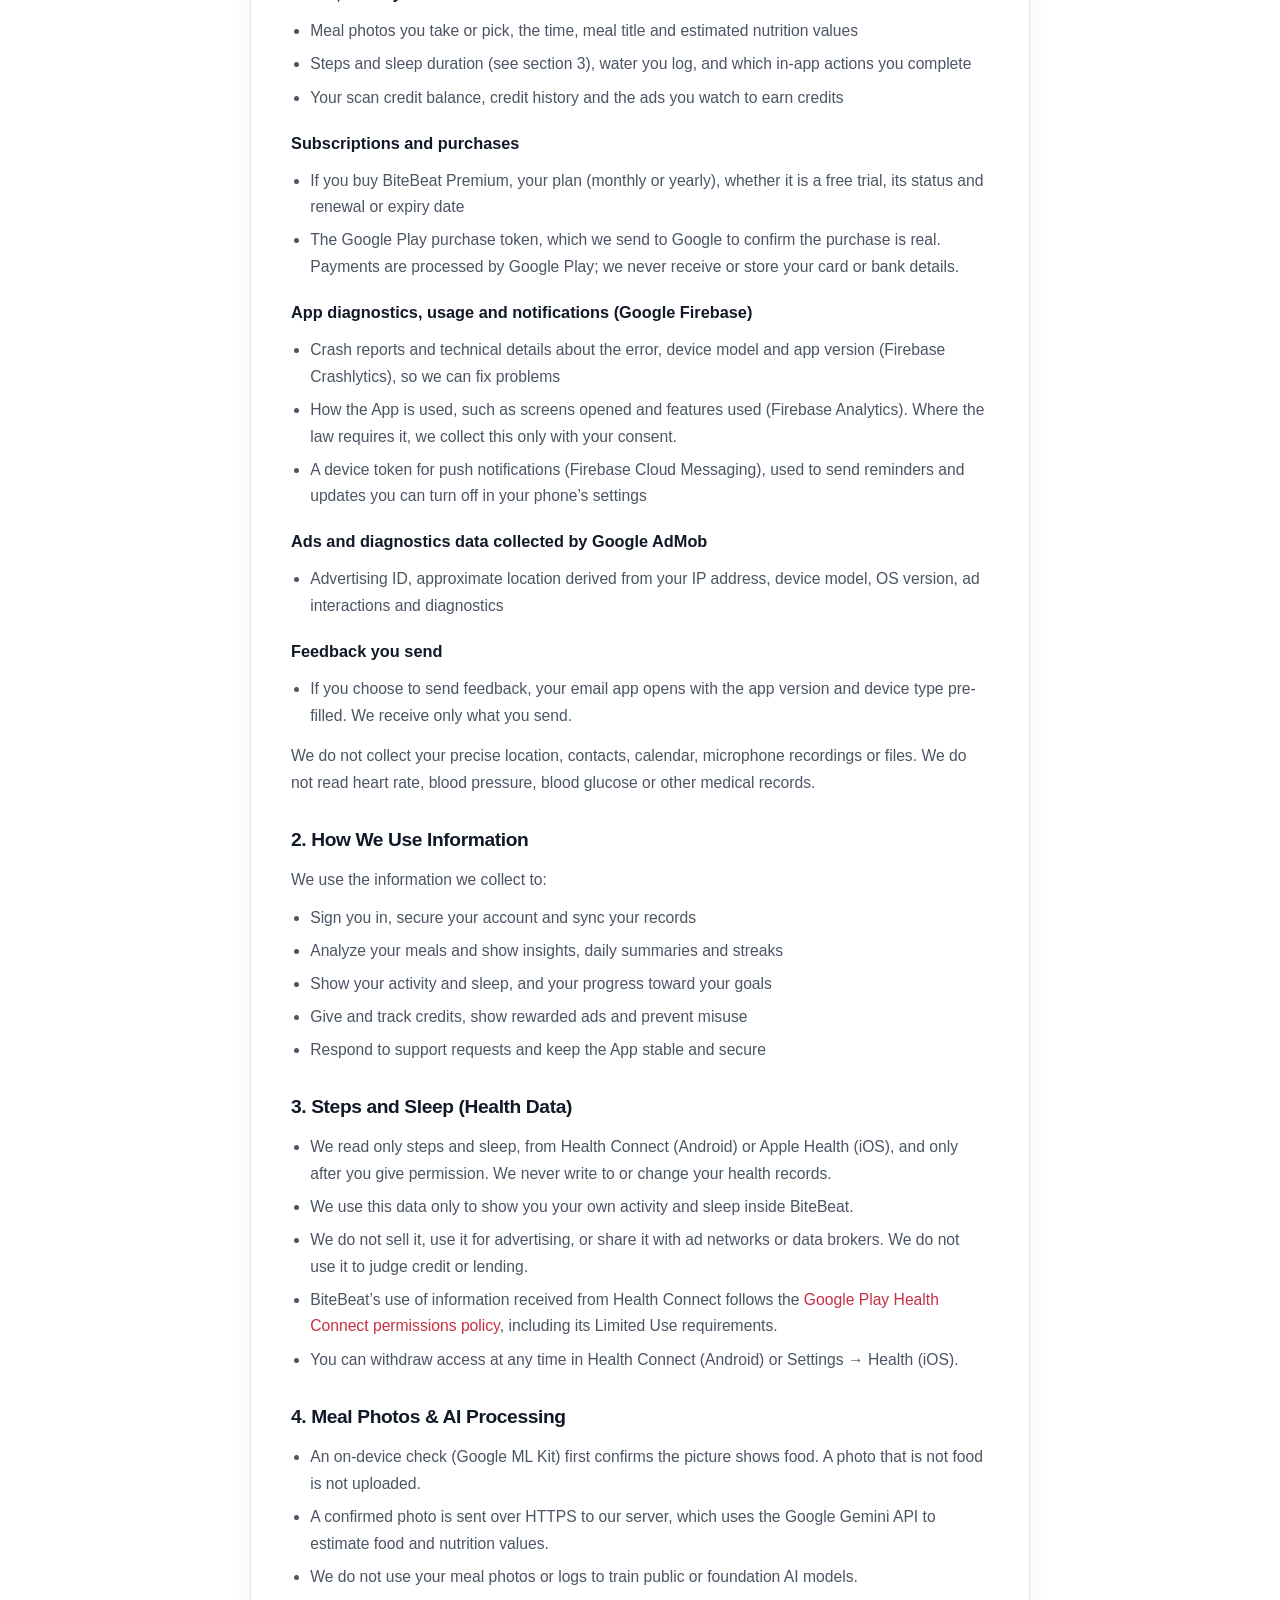
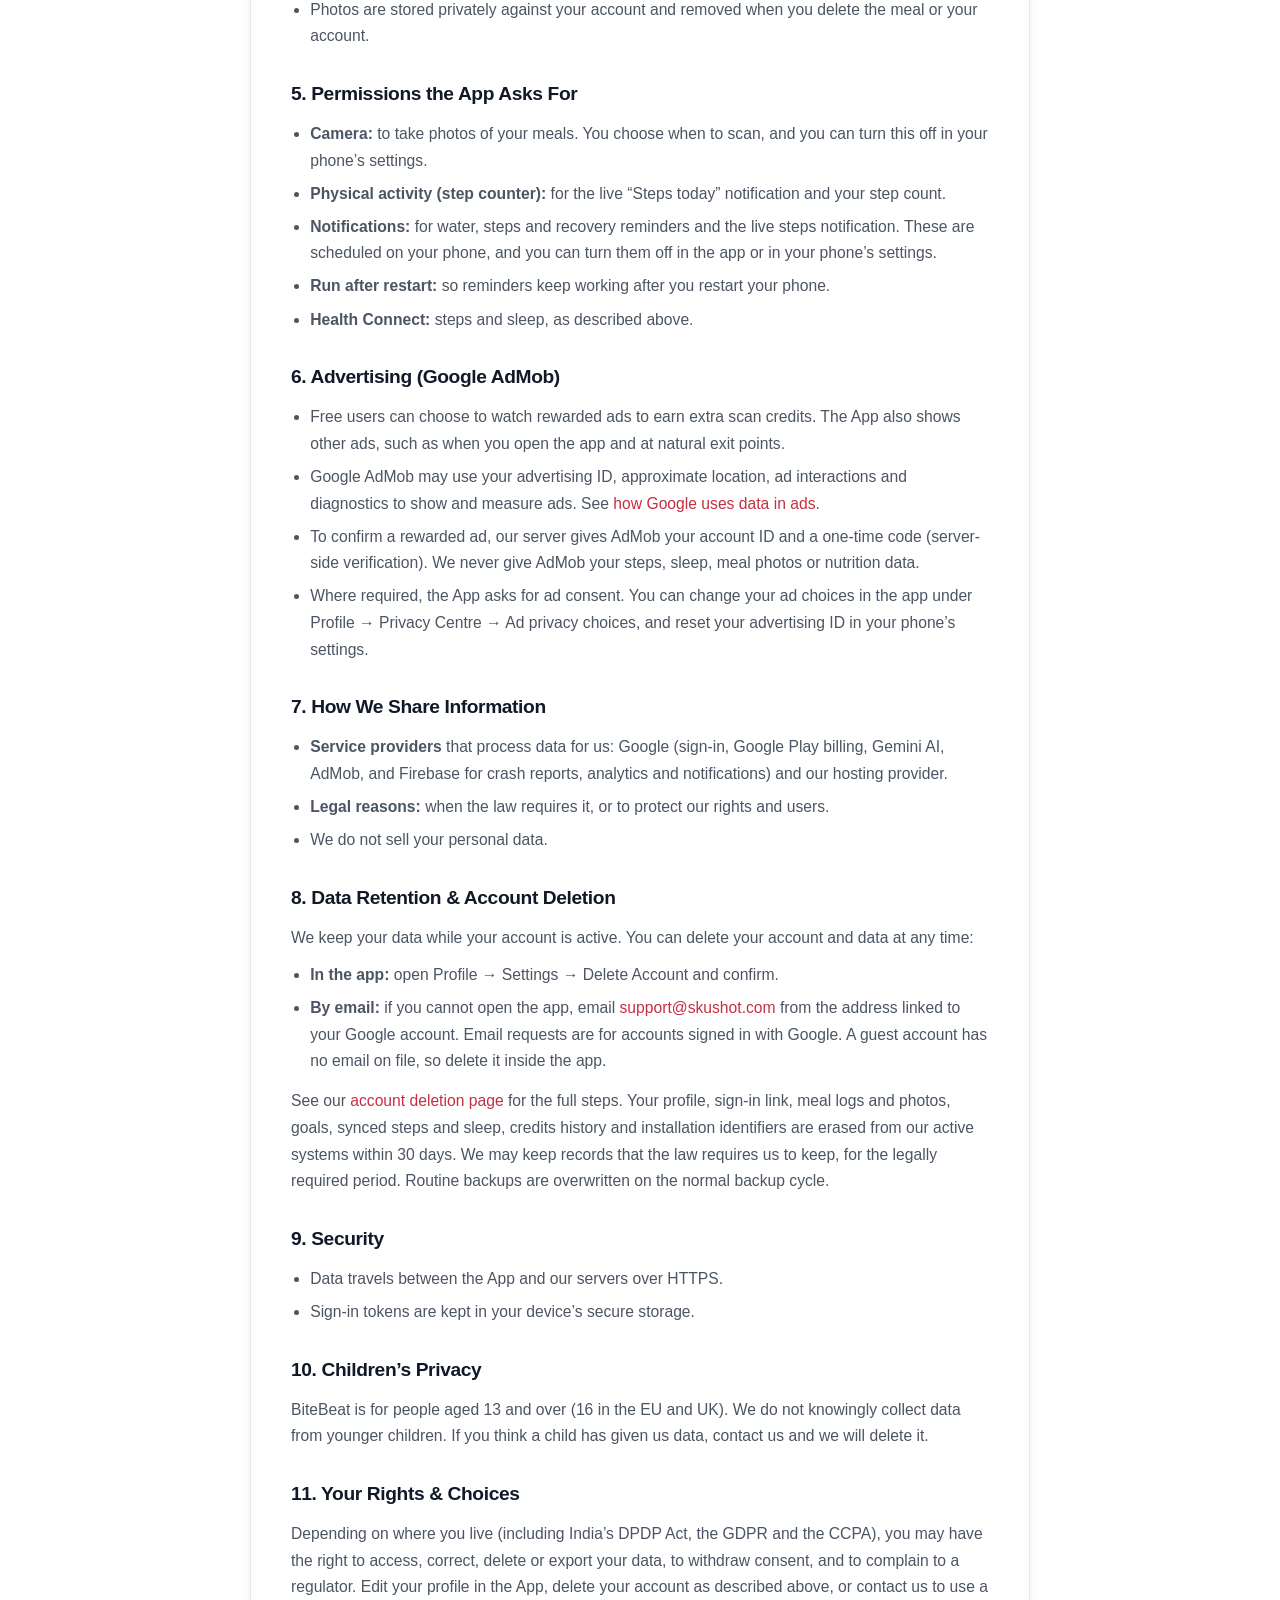
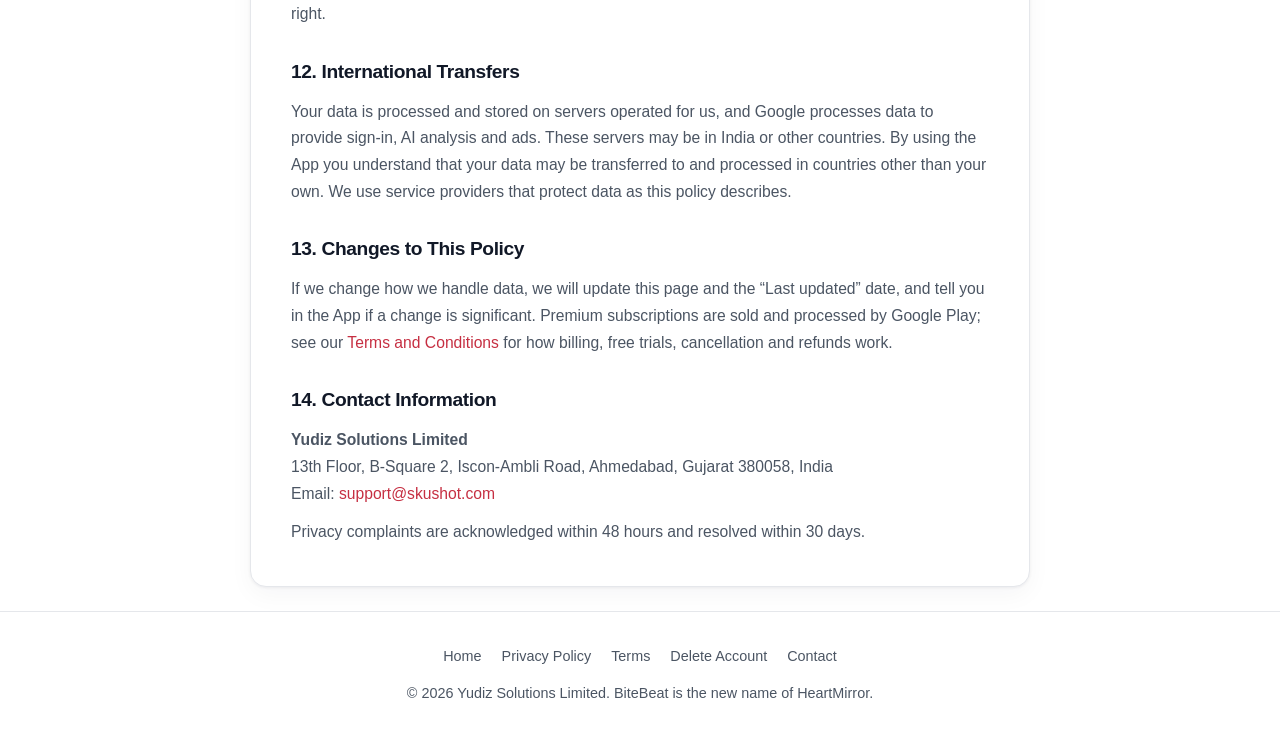
==== commit 7f7b53d8: "Add Terms and Conditions page; update privacy policy for Premium and Firebase Co-Authored-By: Claude" ====
--- a/index.html
+++ b/index.html
@@ -22,7 +22,7 @@
     <section class="hero wrap">
       <span class="pill">Legal</span>
       <h1>Privacy Policy</h1>
-      <p>Last updated: November 5, 2026</p>
+      <p>Last updated: November 26, 2026</p>
     </section>
 
     <article class="wrap content">
@@ -80,6 +80,19 @@
         <li>Your scan credit balance, credit history and the ads you watch to earn credits</li>
       </ul>
 
+      <h3>Subscriptions and purchases</h3>
+      <ul>
+        <li>If you buy BiteBeat Premium, your plan (monthly or yearly), whether it is a free trial, its status and renewal or expiry date</li>
+        <li>The Google Play purchase token, which we send to Google to confirm the purchase is real. Payments are processed by Google Play; we never receive or store your card or bank details.</li>
+      </ul>
+
+      <h3>App diagnostics, usage and notifications (Google Firebase)</h3>
+      <ul>
+        <li>Crash reports and technical details about the error, device model and app version (Firebase Crashlytics), so we can fix problems</li>
+        <li>How the App is used, such as screens opened and features used (Firebase Analytics). Where the law requires it, we collect this only with your consent.</li>
+        <li>A device token for push notifications (Firebase Cloud Messaging), used to send reminders and updates you can turn off in your phone&rsquo;s settings</li>
+      </ul>
+
       <h3>Ads and diagnostics data collected by Google AdMob</h3>
       <ul>
         <li>Advertising ID, approximate location derived from your IP address, device model, OS version, ad interactions and diagnostics</li>
@@ -138,7 +151,7 @@
 
       <h2 id="sharing">7. How We Share Information</h2>
       <ul>
-        <li><strong>Service providers</strong> that process data for us: Google (sign-in, Gemini AI, AdMob) and our hosting provider.</li>
+        <li><strong>Service providers</strong> that process data for us: Google (sign-in, Google Play billing, Gemini AI, AdMob, and Firebase for crash reports, analytics and notifications) and our hosting provider.</li>
         <li><strong>Legal reasons:</strong> when the law requires it, or to protect our rights and users.</li>
         <li>We do not sell your personal data.</li>
       </ul>
@@ -167,7 +180,7 @@
       <p>Your data is processed and stored on servers operated for us, and Google processes data to provide sign-in, AI analysis and ads. These servers may be in India or other countries. By using the App you understand that your data may be transferred to and processed in countries other than your own. We use service providers that protect data as this policy describes.</p>
 
       <h2 id="changes">13. Changes to This Policy</h2>
-      <p>If we change how we handle data, we will update this page and the “Last updated” date, and tell you in the App if a change is significant. Premium plans are not available yet. If we add paid plans, we will update this policy to explain how purchases and refunds are handled, which are processed by Google Play.</p>
+      <p>If we change how we handle data, we will update this page and the “Last updated” date, and tell you in the App if a change is significant. Premium subscriptions are sold and processed by Google Play; see our <a href="terms/">Terms and Conditions</a> for how billing, free trials, cancellation and refunds work.</p>
 
       <h2 id="contact">14. Contact Information</h2>
       <p>
@@ -184,6 +197,7 @@
       <nav aria-label="Footer">
         <a href="home/">Home</a>
         <a href="./">Privacy Policy</a>
+        <a href="terms/">Terms</a>
         <a href="delete-account/">Delete Account</a>
         <a href="mailto:support@skushot.com">Contact</a>
       </nav>
